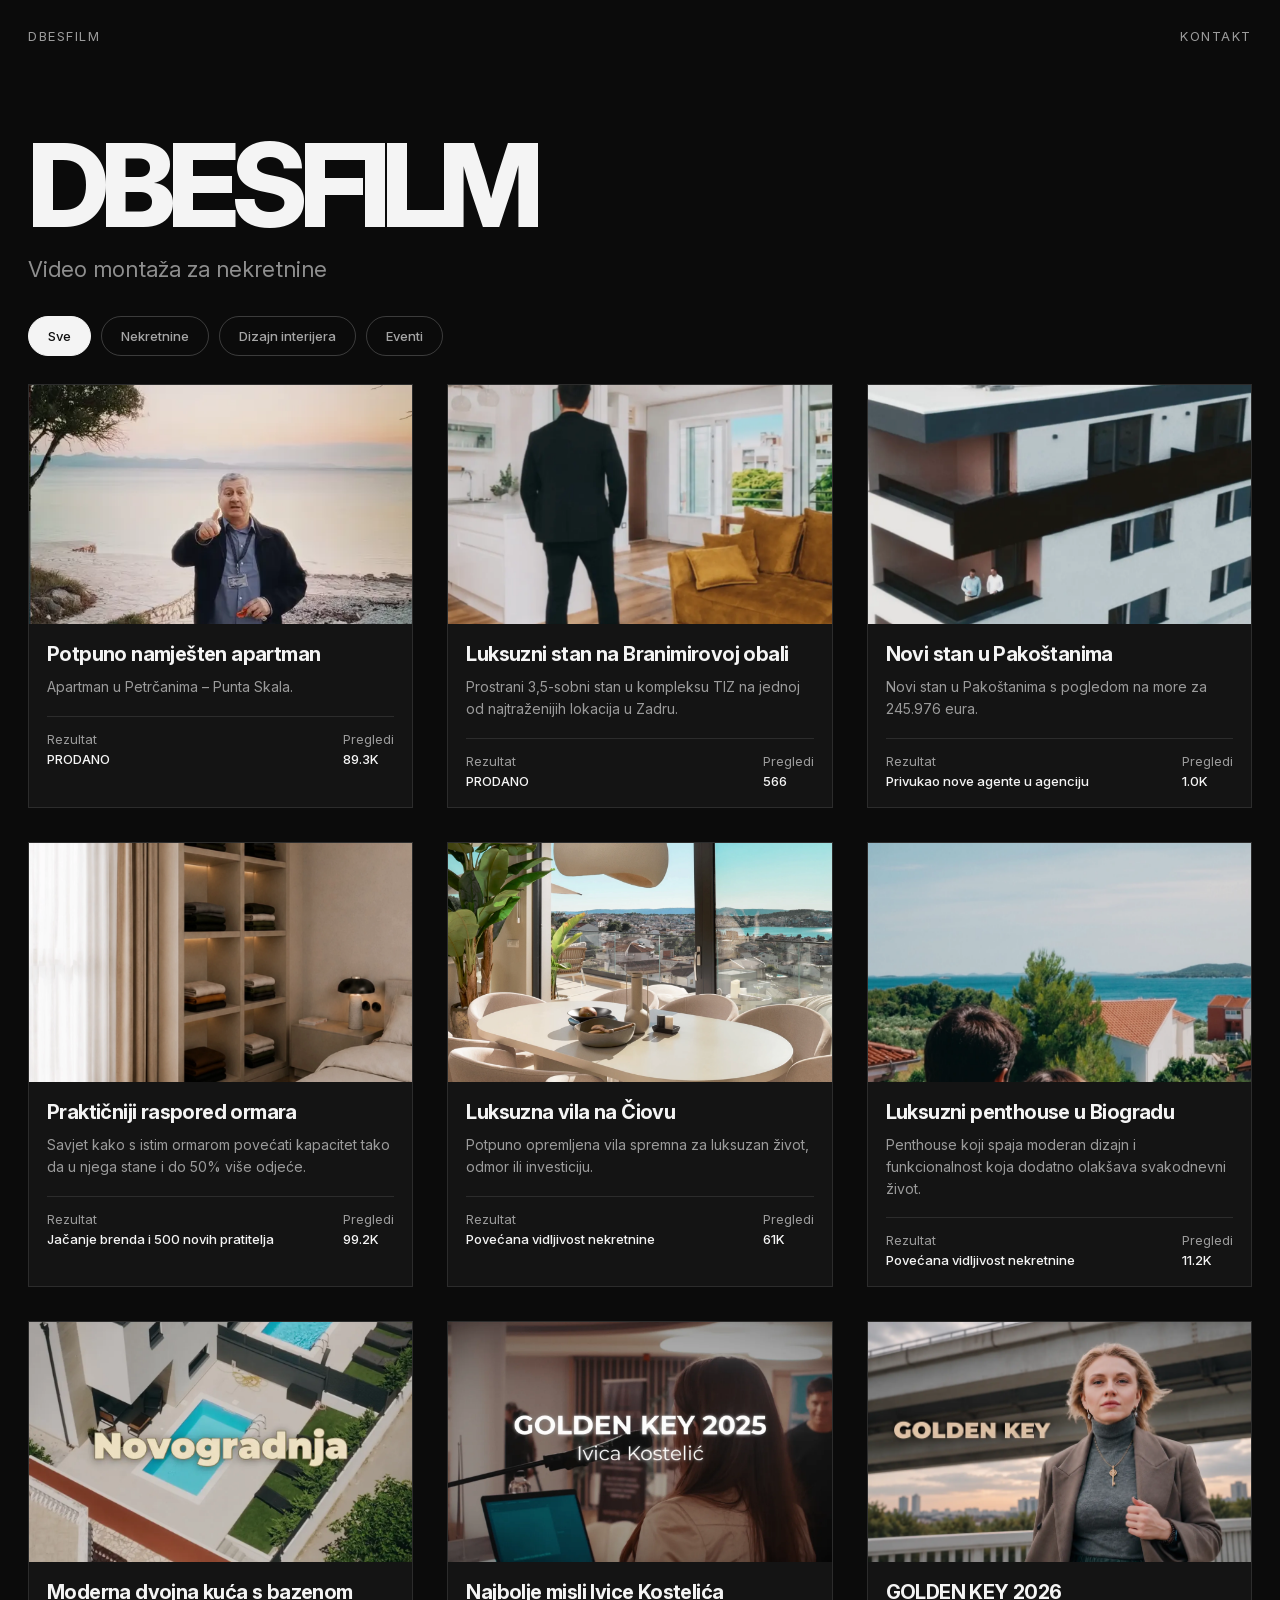
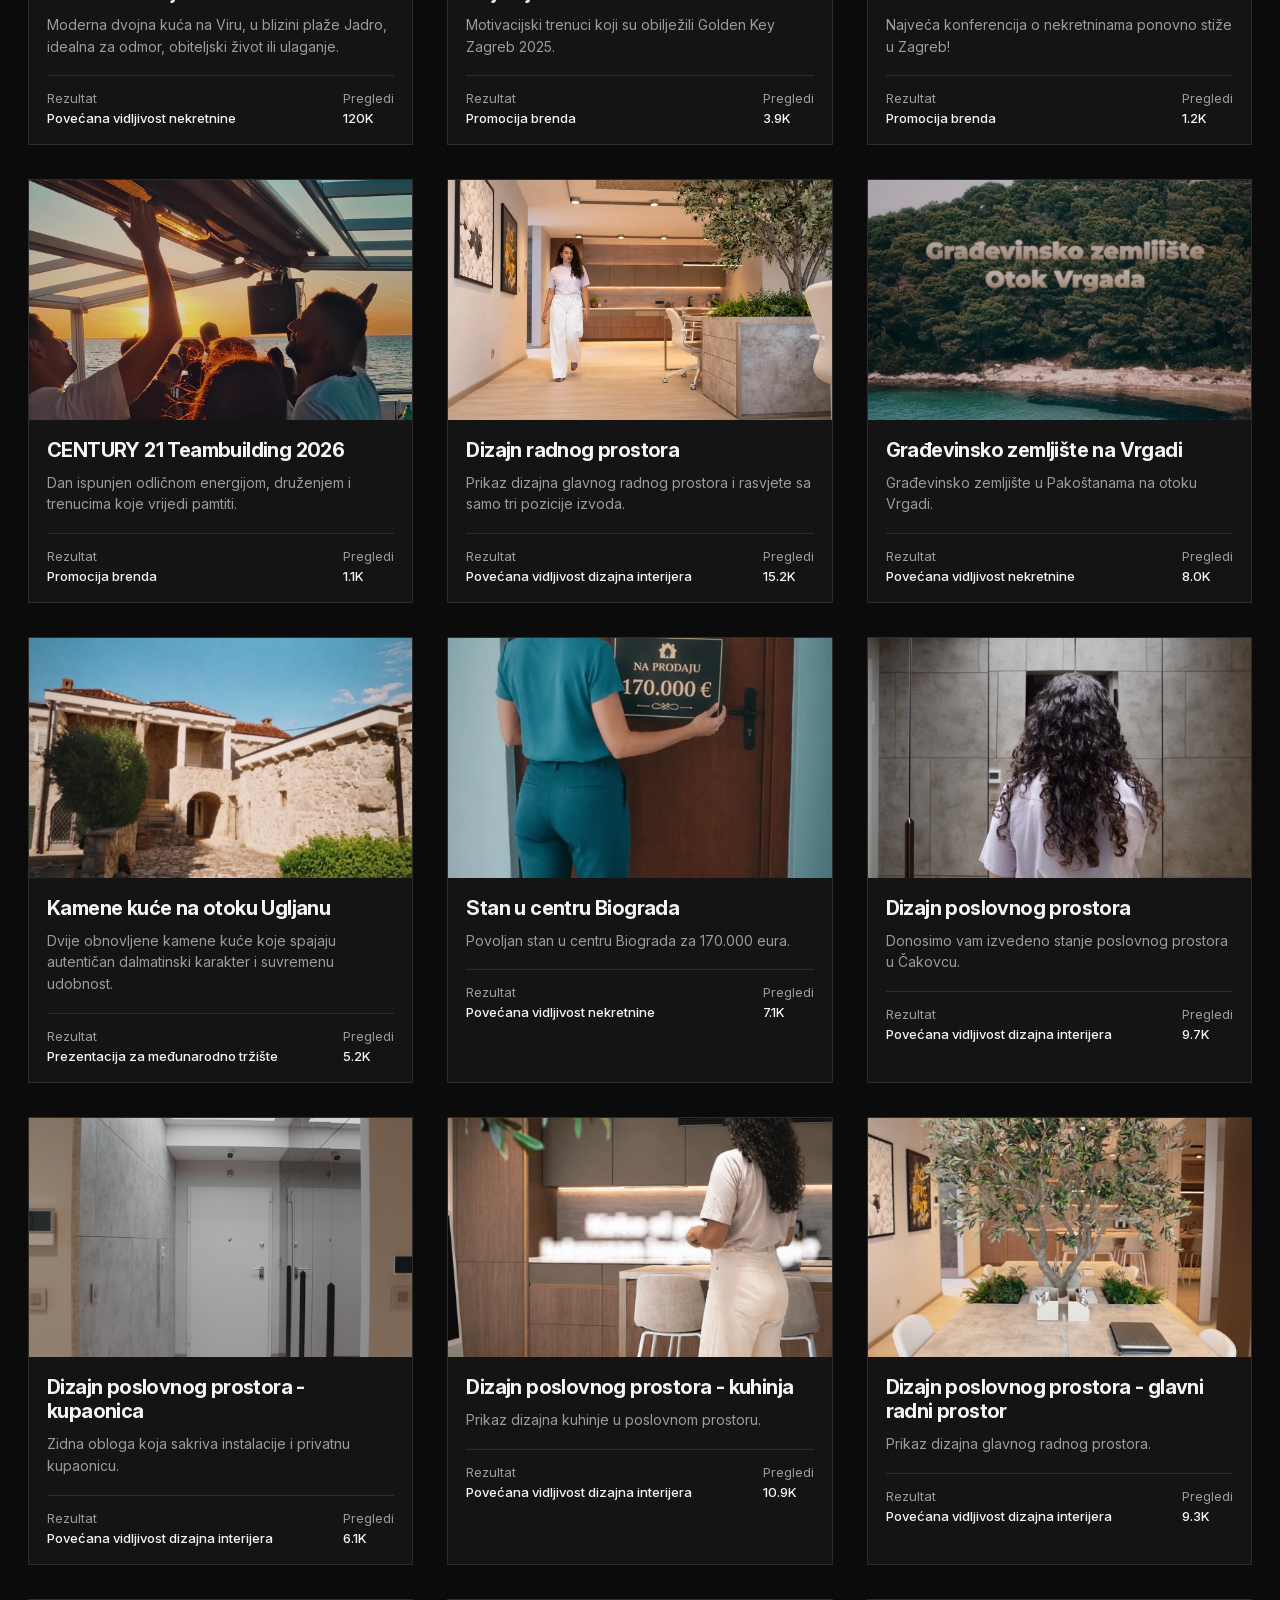
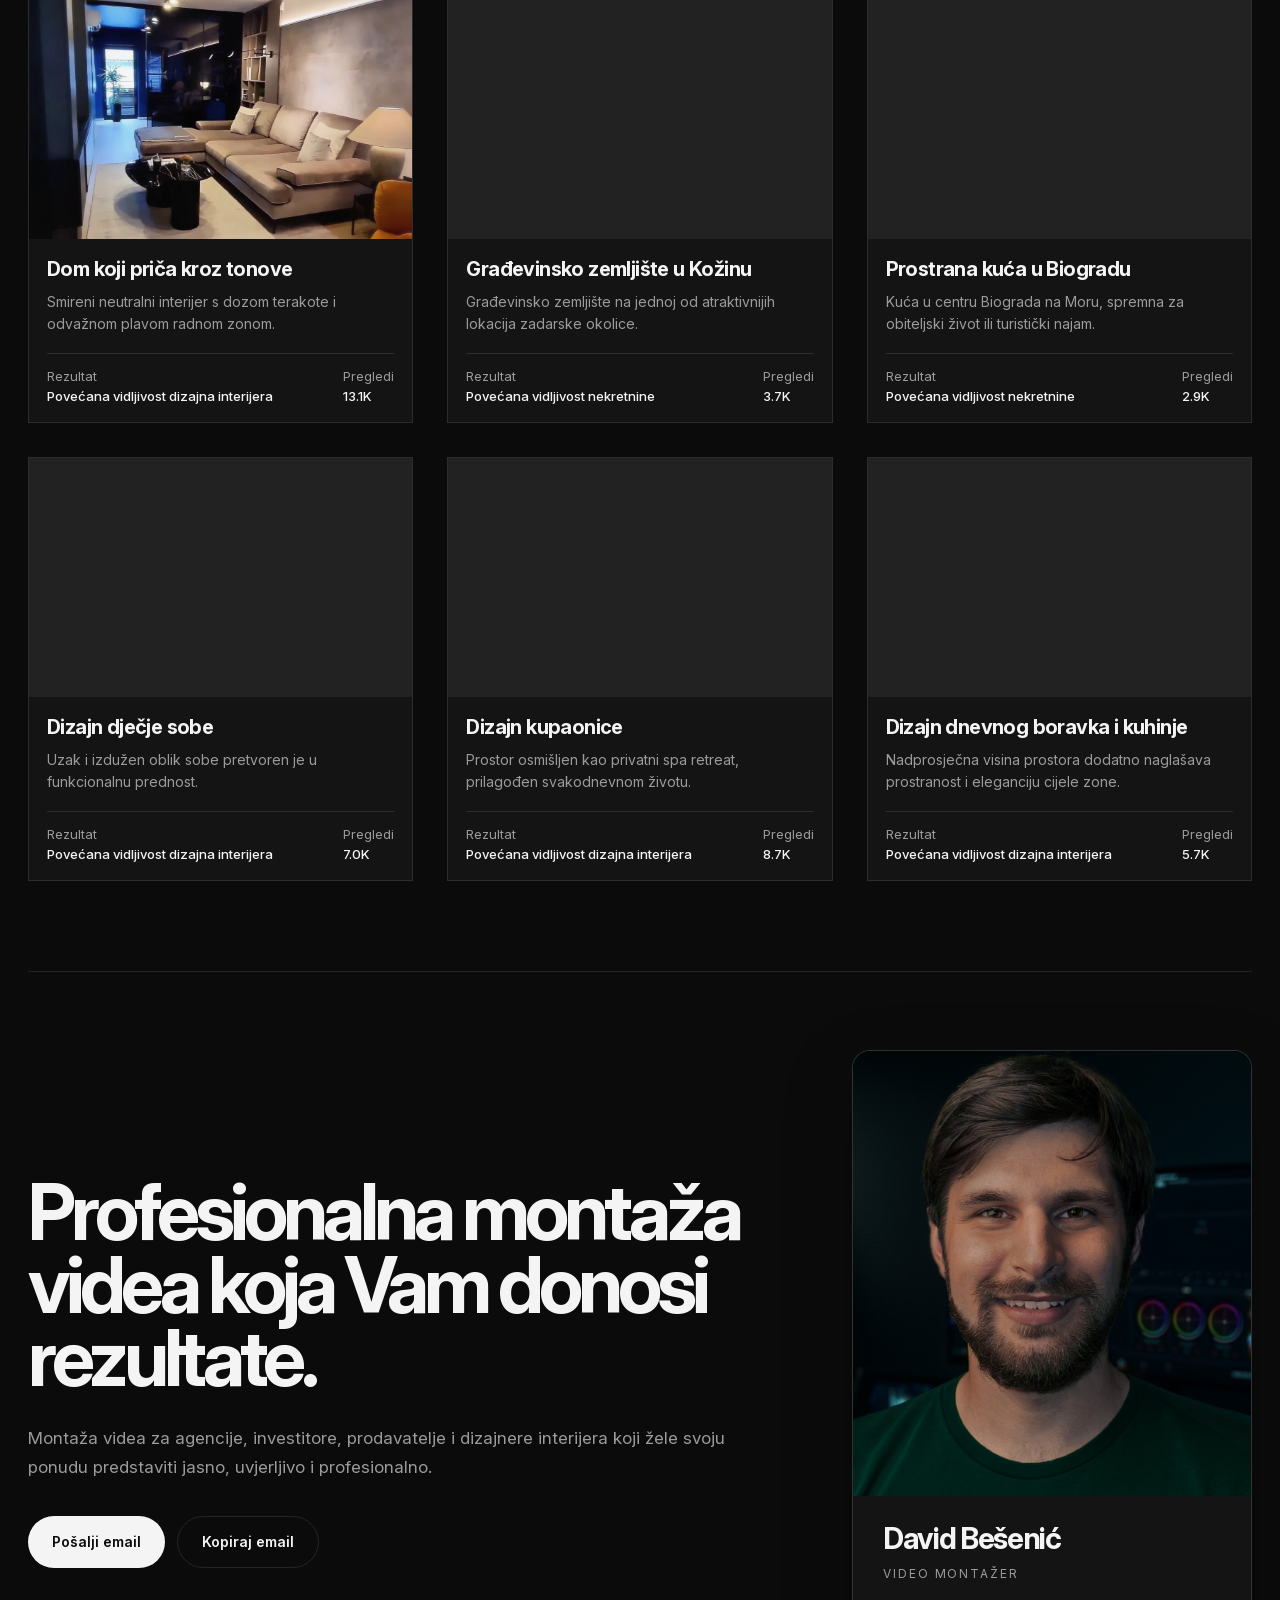
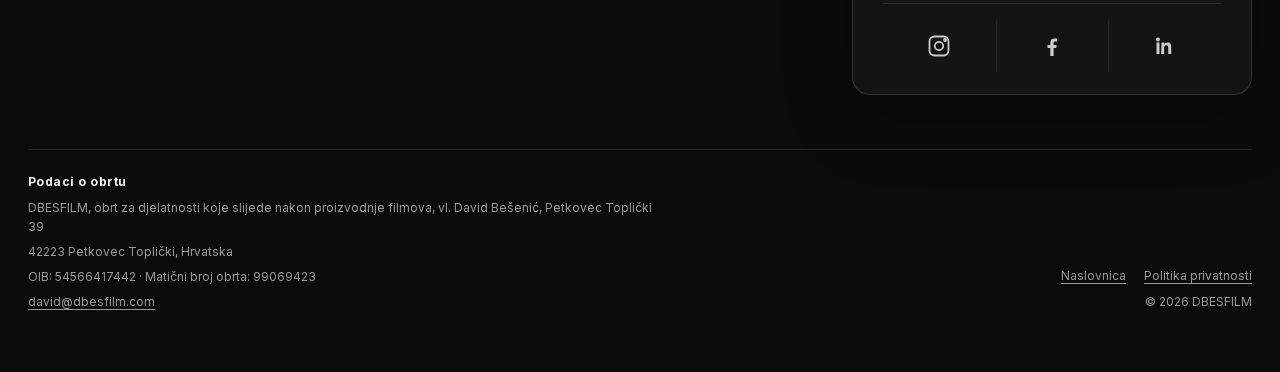
==== index.html @ 47d70a4d "Filters" ====
<!DOCTYPE html>
<html lang="hr">
<head>
  <meta charset="UTF-8" />
  <meta name="viewport" content="width=device-width, initial-scale=1.0" />
  <meta name="robots" content="noindex, follow" />
  <meta name="googlebot" content="noindex, follow" />

  <title>DBESFILM — Video montaža za nekretnine</title>

<link rel="stylesheet" href="style.css?v=9" />
</head>

<body id="top">
  <main class="page">
    <header class="site-header">
      <a class="logo" href="#top">DBESFILM</a>
      <a class="contact-link" href="#kontakt">Kontakt</a>
    </header>

    <section class="intro">
      <h1>DBESFILM</h1>
      <p>Video montaža za nekretnine</p>
    </section>

    <nav class="portfolio-filters" aria-label="Filtriraj radove">
      <button type="button" class="portfolio-filter is-active" data-filter="sve" aria-pressed="true">Sve</button>
      <button type="button" class="portfolio-filter" data-filter="nekretnine" aria-pressed="false">Nekretnine</button>
      <button type="button" class="portfolio-filter" data-filter="interijeri" aria-pressed="false">Dizajn interijera</button>
      <button type="button" class="portfolio-filter" data-filter="eventi" aria-pressed="false">Eventi</button>
    </nav>
    <p class="portfolio-empty" id="portfolio-empty" hidden role="status">U ovoj kategoriji još nema objavljenih radova.</p>

    <section class="work-grid" id="portfolio-grid">

  <a class="project-card" data-category="nekretnine"
     href="https://www.instagram.com/reels/DUjGLQiDiGD/"
     target="_blank"
     rel="noopener noreferrer">
    <div class="project-image-wrap">
      <img
        class="project-image"
        src="assets/images/petrcane-punta-skala-thumbnail.webp"
        alt="Potpuno namješten apartman u Petrčanima"
        decoding="async"
        fetchpriority="high">
      <div class="project-overlay">
        <span>Pogledaj cijeli video</span>
      </div>
    </div>
    <div class="project-info">
      <h3 class="project-title">Potpuno namješten apartman</h3>
      <p class="project-description">Apartman u Petrčanima – Punta Skala.</p>
      <div class="project-meta">
        <div>Rezultat<strong>PRODANO</strong></div>
        <div>Pregledi<strong>89.3K</strong></div>
      </div>
    </div>
  </a>

  <a class="project-card" data-category="nekretnine"
     href="https://www.youtube.com/shorts/BJ-NBKmmoaM"
     target="_blank"
     rel="noopener noreferrer">
    <div class="project-image-wrap">
      <img
        class="project-image"
        src="assets/images/tiz-thumbnail.webp"
        alt="Luksuzni stan na Branimirovoj obali u Zadru"
        decoding="async"
        fetchpriority="high">
      <div class="project-overlay">
        <span>Pogledaj cijeli video</span>
      </div>
    </div>
    <div class="project-info">
      <h3 class="project-title">Luksuzni stan na Branimirovoj obali</h3>
      <p class="project-description">Prostrani 3,5-sobni stan u kompleksu TIZ na jednoj od najtraženijih lokacija u Zadru.</p>
      <div class="project-meta">
        <div>Rezultat<strong>PRODANO</strong></div>
        <div>Pregledi<strong>566</strong></div>
      </div>
    </div>
  </a>

  <a class="project-card" data-category="nekretnine"
     href="https://www.facebook.com/reel/1937000883587753"
     target="_blank"
     rel="noopener noreferrer">
    <div class="project-image-wrap">
      <img
        class="project-image"
        src="assets/images/pakostane-stan-245k-thumbnail.webp"
        alt="Novi stan u Pakoštanima"
        decoding="async"
        fetchpriority="high">
      <div class="project-overlay">
        <span>Pogledaj cijeli video</span>
      </div>
    </div>
    <div class="project-info">
      <h3 class="project-title">Novi stan u Pakoštanima</h3>
      <p class="project-description">Novi stan u Pakoštanima s pogledom na more za 245.976 eura.</p>
      <div class="project-meta">
        <div>Rezultat<strong>Privukao nove agente u agenciju</strong></div>
        <div>Pregledi<strong>1.0K</strong></div>
      </div>
    </div>
  </a>

  <a class="project-card" data-category="interijeri"
     href="https://www.instagram.com/reel/DaUrTfTMlzJ/"
     target="_blank"
     rel="noopener noreferrer">
    <div class="project-image-wrap">
      <img
        class="project-image"
        src="assets/images/ivadesignsesnima_100k-thumbnail.webp"
        alt="Praktičniji raspored ormara"
        loading="lazy"
        decoding="async">
      <div class="project-overlay">
        <span>Pogledaj cijeli video</span>
      </div>
    </div>
    <div class="project-info">
      <h3 class="project-title">Praktičniji raspored ormara</h3>
      <p class="project-description">Savjet kako s istim ormarom povećati kapacitet tako da u njega stane i do 50% više odjeće.</p>
      <div class="project-meta">
        <div>Rezultat<strong>Jačanje brenda i 500 novih pratitelja</strong></div>
        <div>Pregledi<strong>99.2K</strong></div>
      </div>
    </div>
  </a>

  <a class="project-card" data-category="nekretnine"
     href="https://www.youtube.com/watch?v=jpkDAf1JOho"
     target="_blank"
     rel="noopener noreferrer">
    <div class="project-image-wrap">
      <img
        class="project-image"
        src="assets/images/ciovoTomislav_villa-thumbnail.webp"
        alt="Luksuzna vila na Čiovu"
        loading="lazy"
        decoding="async">
      <div class="project-overlay">
        <span>Pogledaj cijeli video</span>
      </div>
    </div>
    <div class="project-info">
      <h3 class="project-title">Luksuzna vila na Čiovu</h3>
      <p class="project-description">Potpuno opremljena vila spremna za luksuzan život, odmor ili investiciju.</p>
      <div class="project-meta">
        <div>Rezultat<strong>Povećana vidljivost nekretnine</strong></div>
        <div>Pregledi<strong>61K</strong></div>
      </div>
    </div>
  </a>

  <a class="project-card" data-category="nekretnine"
     href="https://www.facebook.com/reel/1016529644572270"
     target="_blank"
     rel="noopener noreferrer">
    <div class="project-image-wrap">
      <img
        class="project-image"
        src="assets/images/bnm_Sailor_11k-thumbnail.webp"
        alt="Luksuzni penthouse u Biogradu na Moru"
        loading="lazy"
        decoding="async">
      <div class="project-overlay">
        <span>Pogledaj cijeli video</span>
      </div>
    </div>
    <div class="project-info">
      <h3 class="project-title">Luksuzni penthouse u Biogradu</h3>
      <p class="project-description">Penthouse koji spaja moderan dizajn i funkcionalnost koja dodatno olakšava svakodnevni život.</p>
      <div class="project-meta">
        <div>Rezultat<strong>Povećana vidljivost nekretnine</strong></div>
        <div>Pregledi<strong>11.2K</strong></div>
      </div>
    </div>
  </a>

  <a class="project-card" data-category="nekretnine"
     href="https://www.youtube.com/shorts/u10jlkzcv0M"
     target="_blank"
     rel="noopener noreferrer">
    <div class="project-image-wrap">
      <img
        class="project-image"
        src="assets/images/kuca-s-bazenom-na-Viru-thumbnail.webp"
        alt="Moderna dvojna kuća s bazenom na Viru"
        loading="lazy"
        decoding="async">
      <div class="project-overlay">
        <span>Pogledaj cijeli video</span>
      </div>
    </div>
    <div class="project-info">
      <h3 class="project-title">Moderna dvojna kuća s bazenom</h3>
      <p class="project-description">Moderna dvojna kuća na Viru, u blizini plaže Jadro, idealna za odmor, obiteljski život ili ulaganje.</p>
      <div class="project-meta">
        <div>Rezultat<strong>Povećana vidljivost nekretnine</strong></div>
        <div>Pregledi<strong>120K</strong></div>
      </div>
    </div>
  </a>


  <a class="project-card" data-category="eventi"
     href="https://www.instagram.com/century21croatia/reel/DdjIRCxiaOp/"
     target="_blank"
     rel="noopener noreferrer">
    <div class="project-image-wrap">
      <img
        class="project-image"
        src="assets/images/gk2025-thumbnail.webp"
        alt="Golden Key 2025 – najbolje misli Ivice Kostelića"
        loading="lazy"
        decoding="async">
      <div class="project-overlay">
        <span>Pogledaj cijeli video</span>
      </div>
    </div>
    <div class="project-info">
      <h3 class="project-title">Najbolje misli Ivice Kostelića</h3>
      <p class="project-description">Motivacijski trenuci koji su obilježili Golden Key Zagreb 2025.</p>
      <div class="project-meta">
        <div>Rezultat<strong>Promocija brenda</strong></div>
        <div>Pregledi<strong>3.9K</strong></div>
      </div>
    </div>
  </a>

  <a class="project-card" data-category="eventi"
     href="https://www.instagram.com/century21croatia/reel/Dd_NXY7nMra/"
     target="_blank"
     rel="noopener noreferrer">
    <div class="project-image-wrap">
      <img
        class="project-image"
        src="assets/images/gk2026-thumbnail.webp"
        alt="Golden Key 2026 – konferencija o nekretninama"
        loading="lazy"
        decoding="async">
      <div class="project-overlay">
        <span>Pogledaj cijeli video</span>
      </div>
    </div>
    <div class="project-info">
      <h3 class="project-title">GOLDEN KEY 2026</h3>
      <p class="project-description">Najveća konferencija o nekretninama ponovno stiže u Zagreb!</p>
      <div class="project-meta">
        <div>Rezultat<strong>Promocija brenda</strong></div>
        <div>Pregledi<strong>1.2K</strong></div>
      </div>
    </div>
  </a>

  <a class="project-card" data-category="eventi"
     href="https://www.facebook.com/reel/2629870754056843"
     target="_blank"
     rel="noopener noreferrer">
    <div class="project-image-wrap">
      <img
        class="project-image"
        src="assets/images/team-build-thumbnail.webp"
        alt="CENTURY 21 Teambuilding 2026"
        loading="lazy"
        decoding="async">
      <div class="project-overlay">
        <span>Pogledaj cijeli video</span>
      </div>
    </div>
    <div class="project-info">
      <h3 class="project-title">CENTURY 21 Teambuilding 2026</h3>
      <p class="project-description">Dan ispunjen odličnom energijom, druženjem i trenucima koje vrijedi pamtiti.</p>
      <div class="project-meta">
        <div>Rezultat<strong>Promocija brenda</strong></div>
        <div>Pregledi<strong>1.1K</strong></div>
      </div>
    </div>
  </a>

  <a class="project-card" data-category="interijeri"
     href="https://www.instagram.com/ivadrkdesign/reel/Dcq18NztwZf/"
     target="_blank"
     rel="noopener noreferrer">
    <div class="project-image-wrap">
      <img
        class="project-image"
        src="assets/images/ivadnevni-thumbnail.webp"
        alt="Dizajn radnog prostora"
        loading="lazy"
        decoding="async">
      <div class="project-overlay">
        <span>Pogledaj cijeli video</span>
      </div>
    </div>
    <div class="project-info">
      <h3 class="project-title">Dizajn radnog prostora</h3>
      <p class="project-description">Prikaz dizajna glavnog radnog prostora i rasvjete sa samo tri pozicije izvoda.</p>
      <div class="project-meta">
        <div>Rezultat<strong>Povećana vidljivost dizajna interijera</strong></div>
        <div>Pregledi<strong>15.2K</strong></div>
      </div>
    </div>
  </a>

  <a class="project-card" data-category="nekretnine"
     href="https://www.facebook.com/reel/2063591794251658"
     target="_blank"
     rel="noopener noreferrer">
    <div class="project-image-wrap">
      <img
        class="project-image"
        src="assets/images/gradevinsko-zemljiste-vrgada-thumbnail.webp"
        alt="Građevinsko zemljište na Vrgadi"
        loading="lazy"
        decoding="async">
      <div class="project-overlay">
        <span>Pogledaj cijeli video</span>
      </div>
    </div>
    <div class="project-info">
      <h3 class="project-title">Građevinsko zemljište na Vrgadi</h3>
      <p class="project-description">Građevinsko zemljište u Pakoštanama na otoku Vrgadi.</p>
      <div class="project-meta">
        <div>Rezultat<strong>Povećana vidljivost nekretnine</strong></div>
        <div>Pregledi<strong>8.0K</strong></div>
      </div>
    </div>
  </a>

  <a class="project-card" data-category="nekretnine"
     href="https://www.instagram.com/reel/DaA77SfFNCD/"
     target="_blank"
     rel="noopener noreferrer">
    <div class="project-image-wrap">
      <img
        class="project-image"
        src="assets/images/kamena-kuca-ugljan-thumbnail.webp"
        alt="Kamene kuće na otoku Ugljanu"
        loading="lazy"
        decoding="async">
      <div class="project-overlay">
        <span>Pogledaj cijeli video</span>
      </div>
    </div>
    <div class="project-info">
      <h3 class="project-title">Kamene kuće na otoku Ugljanu</h3>
      <p class="project-description">Dvije obnovljene kamene kuće koje spajaju autentičan dalmatinski karakter i suvremenu udobnost.</p>
      <div class="project-meta">
        <div>Rezultat<strong>Prezentacija za međunarodno tržište</strong></div>
        <div>Pregledi<strong>5.2K</strong></div>
      </div>
    </div>
  </a>

  <a class="project-card" data-category="nekretnine"
     href="https://www.facebook.com/reel/1517575743118247"
     target="_blank"
     rel="noopener noreferrer">
    <div class="project-image-wrap">
      <img
        class="project-image"
        src="assets/images/biograd-stan-do-170k-thumbnail.webp"
        alt="Stan u centru Biograda"
        loading="lazy"
        decoding="async">
      <div class="project-overlay">
        <span>Pogledaj cijeli video</span>
      </div>
    </div>
    <div class="project-info">
      <h3 class="project-title">Stan u centru Biograda</h3>
      <p class="project-description">Povoljan stan u centru Biograda za 170.000 eura.</p>
      <div class="project-meta">
        <div>Rezultat<strong>Povećana vidljivost nekretnine</strong></div>
        <div>Pregledi<strong>7.1K</strong></div>
      </div>
    </div>
  </a>


<a class="project-card" data-category="interijeri"
href="https://www.instagram.com/reel/DbsgH6QMDYp/"
target="_blank"
rel="noopener noreferrer">
<div class="project-image-wrap">
<img
class="project-image"
src="assets/images/nextpharmasummit-1-thumbnail.jpg"
alt="Dizajn poslovnog prostora"
decoding="async"
fetchpriority="high">
<div class="project-overlay">
<span>Pogledaj cijeli video</span>
</div>
</div>
<div class="project-info">
<h3 class="project-title">Dizajn poslovnog prostora</h3>
<p class="project-description">Donosimo vam izvedeno stanje poslovnog prostora u Čakovcu.</p>
<div class="project-meta">
<div>Rezultat<strong>Povećana vidljivost dizajna interijera</strong></div>
<div>Pregledi<strong>9.7K</strong></div>
</div>
</div>
</a>

<a class="project-card" data-category="interijeri"
href="https://www.instagram.com/reel/DcL5SlzsusL/"
target="_blank"
rel="noopener noreferrer">
<div class="project-image-wrap">
<img
class="project-image"
src="assets/images/nextpharmasummit-2-thumbnail.jpg"
alt="Dizajn poslovnog prostora - kupaonica"
decoding="async"
fetchpriority="high">
<div class="project-overlay">
<span>Pogledaj cijeli video</span>
</div>
</div>
<div class="project-info">
<h3 class="project-title">Dizajn poslovnog prostora - kupaonica</h3>
<p class="project-description">Zidna obloga koja sakriva instalacije i privatnu kupaonicu.</p>
<div class="project-meta">
<div>Rezultat<strong>Povećana vidljivost dizajna interijera</strong></div>
<div>Pregledi<strong>6.1K</strong></div>
</div>
</div>
</a>

<a class="project-card" data-category="interijeri"
href="https://www.instagram.com/reels/DcghVEHyJSk/"
target="_blank"
rel="noopener noreferrer">
<div class="project-image-wrap">
<img
class="project-image"
src="assets/images/nextpharmasummit-3-thumbnail.jpg"
alt="Dizajn poslovnog prostora - kuhinja"
decoding="async"
fetchpriority="high">
<div class="project-overlay">
<span>Pogledaj cijeli video</span>
</div>
</div>
<div class="project-info">
<h3 class="project-title">Dizajn poslovnog prostora - kuhinja</h3>
<p class="project-description">Prikaz dizajna kuhinje u poslovnom prostoru.</p>
<div class="project-meta">
<div>Rezultat<strong>Povećana vidljivost dizajna interijera</strong></div>
<div>Pregledi<strong>10.9K</strong></div>
</div>
</div>
</a>

<a class="project-card" data-category="interijeri"
href="https://www.instagram.com/reel/Dcq18NztwZf/"
target="_blank"
rel="noopener noreferrer">
<div class="project-image-wrap">
<img
class="project-image"
src="assets/images/nextpharmasummit-4-thumbnail.jpg"
alt="Dizajn poslovnog prostora - radni prostor"
decoding="async"
fetchpriority="high">
<div class="project-overlay">
<span>Pogledaj cijeli video</span>
</div>
</div>
<div class="project-info">
<h3 class="project-title">Dizajn poslovnog prostora - glavni radni prostor</h3>
<p class="project-description">Prikaz dizajna glavnog radnog prostora.</p>
<div class="project-meta">
<div>Rezultat<strong>Povećana vidljivost dizajna interijera</strong></div>
<div>Pregledi<strong>9.3K</strong></div>
</div>
</div>
</a>

  <a class="project-card" data-category="interijeri"
     href="https://www.instagram.com/reel/DYwvCl1sMed/"
     target="_blank"
     rel="noopener noreferrer">
    <div class="project-image-wrap">
      <img
        class="project-image"
        src="assets/images/iva-13k-stan-thumbnail.webp"
        alt="Dom koji priča kroz tonove"
        loading="lazy"
        decoding="async">
      <div class="project-overlay">
        <span>Pogledaj cijeli video</span>
      </div>
    </div>
    <div class="project-info">
      <h3 class="project-title">Dom koji priča kroz tonove</h3>
      <p class="project-description">Smireni neutralni interijer s dozom terakote i odvažnom plavom radnom zonom.</p>
      <div class="project-meta">
        <div>Rezultat<strong>Povećana vidljivost dizajna interijera</strong></div>
        <div>Pregledi<strong>13.1K</strong></div>
      </div>
    </div>
  </a>

  <a class="project-card" data-category="nekretnine"
     href="https://www.facebook.com/reel/1275829984336847"
     target="_blank"
     rel="noopener noreferrer">
    <div class="project-image-wrap">
      <img
        class="project-image"
        src="assets/images/gradevinsko-kozino-thumbnail.webp"
        alt="Građevinsko zemljište u Kožinu"
        loading="lazy"
        decoding="async">
      <div class="project-overlay">
        <span>Pogledaj cijeli video</span>
      </div>
    </div>
    <div class="project-info">
      <h3 class="project-title">Građevinsko zemljište u Kožinu</h3>
      <p class="project-description">Građevinsko zemljište na jednoj od atraktivnijih lokacija zadarske okolice.</p>
      <div class="project-meta">
        <div>Rezultat<strong>Povećana vidljivost nekretnine</strong></div>
        <div>Pregledi<strong>3.7K</strong></div>
      </div>
    </div>
  </a>

  <a class="project-card" data-category="nekretnine"
     href="https://www.facebook.com/reel/1986640002272949"
     target="_blank"
     rel="noopener noreferrer">
    <div class="project-image-wrap">
      <img
        class="project-image"
        src="assets/images/tena-biograd-thumbnail.webp"
        alt="Prostrana kuća u centru Biograda na Moru"
        loading="lazy"
        decoding="async">
      <div class="project-overlay">
        <span>Pogledaj cijeli video</span>
      </div>
    </div>
    <div class="project-info">
      <h3 class="project-title">Prostrana kuća u Biogradu</h3>
      <p class="project-description">Kuća u centru Biograda na Moru, spremna za obiteljski život ili turistički najam.</p>
      <div class="project-meta">
        <div>Rezultat<strong>Povećana vidljivost nekretnine</strong></div>
        <div>Pregledi<strong>2.9K</strong></div>
      </div>
    </div>
  </a>

  <a class="project-card" data-category="interijeri"
     href="https://www.instagram.com/reel/DY9vVSCsqz5/"
     target="_blank"
     rel="noopener noreferrer">
    <div class="project-image-wrap">
      <img
        class="project-image"
        src="assets/images/iva-7k-thumbanil.webp"
        alt="Dizajn dječje sobe"
        loading="lazy"
        decoding="async">
      <div class="project-overlay">
        <span>Pogledaj cijeli video</span>
      </div>
    </div>
    <div class="project-info">
      <h3 class="project-title">Dizajn dječje sobe</h3>
      <p class="project-description">Uzak i izdužen oblik sobe pretvoren je u funkcionalnu prednost.</p>
      <div class="project-meta">
        <div>Rezultat<strong>Povećana vidljivost dizajna interijera</strong></div>
        <div>Pregledi<strong>7.0K</strong></div>
      </div>
    </div>
  </a>

  <a class="project-card" data-category="interijeri"
     href="https://www.instagram.com/reel/DZIYJbVMKgL/"
     target="_blank"
     rel="noopener noreferrer">
    <div class="project-image-wrap">
      <img
        class="project-image"
        src="assets/images/iva-8.7k-thumbnail.webp"
        alt="Dizajn kupaonice"
        loading="lazy"
        decoding="async">
      <div class="project-overlay">
        <span>Pogledaj cijeli video</span>
      </div>
    </div>
    <div class="project-info">
      <h3 class="project-title">Dizajn kupaonice</h3>
      <p class="project-description">Prostor osmišljen kao privatni spa retreat, prilagođen svakodnevnom životu.</p>
      <div class="project-meta">
        <div>Rezultat<strong>Povećana vidljivost dizajna interijera</strong></div>
        <div>Pregledi<strong>8.7K</strong></div>
      </div>
    </div>
  </a>

  <a class="project-card" data-category="interijeri"
     href="https://www.instagram.com/reel/DZ2bpaLsVhX/"
     target="_blank"
     rel="noopener noreferrer">
    <div class="project-image-wrap">
      <img
        class="project-image"
        src="assets/images/iva-kdb-thumbnail.webp"
        alt="Dizajn dnevnog boravka, kuhinje i kupaonice"
        loading="lazy"
        decoding="async">
      <div class="project-overlay">
        <span>Pogledaj cijeli video</span>
      </div>
    </div>
    <div class="project-info">
      <h3 class="project-title">Dizajn dnevnog boravka i kuhinje</h3>
      <p class="project-description">Nadprosječna visina prostora dodatno naglašava prostranost i eleganciju cijele zone.</p>
      <div class="project-meta">
        <div>Rezultat<strong>Povećana vidljivost dizajna interijera</strong></div>
        <div>Pregledi<strong>5.7K</strong></div>
      </div>
    </div>
  </a>

</section>

   <footer class="site-footer" id="kontakt">
      <div class="contact-section">

        <div class="contact-copy">
          <h2>Profesionalna montaža videa koja Vam donosi rezultate.</h2>

          <p>
            Montaža videa za agencije, investitore,
            prodavatelje i dizajnere interijera koji žele svoju 
            ponudu predstaviti jasno, uvjerljivo i profesionalno.
          </p>

          <div class="contact-actions">
            <a
              id="emailButton"
              class="contact-button"
              href="https://mail.google.com/mail/?view=cm&fs=1&to=david%40dbesfilm.com"
              target="_blank"
              rel="noopener noreferrer">
              Pošalji email
            </a>

            <button id="copyEmail" class="copy-button" type="button">
              Kopiraj email
            </button>
          </div>
        </div>

        <article class="contact-card">
          <div class="contact-photo">
            <img
              src="assets/images/JABIZNISMEN_smanjeno.jpeg"
              alt="David Bešenić"
              loading="lazy"
              decoding="async">
          </div>

          <div class="contact-person">
            <h3>David Bešenić</h3>
            <p>Video montažer</p>

            <nav class="contact-socials" aria-label="Društvene mreže">
              <a
                href="https://www.instagram.com/dbes_film/"
                target="_blank"
                rel="noopener noreferrer"
                aria-label="Instagram profil">
                <img src="assets/images/instagram.svg" alt="">
              </a>

              <a
                href="https://www.facebook.com/profile.php?id=61588508740158"
                target="_blank"
                rel="noopener noreferrer"
                aria-label="Facebook profil">
                <img src="assets/images/facebook.svg" alt="">
              </a>

              <a
                href="https://www.linkedin.com/in/david-be%C5%A1eni%C4%87/"
                target="_blank"
                rel="noopener noreferrer"
                aria-label="LinkedIn profil">
                <img src="assets/images/linkedin.svg" alt="">
              </a>
            </nav>
          </div>
        </article>

      </div>
      <div class="legal-footer">
        <div class="legal-links">
          <nav class="legal-nav" aria-label="Pravne poveznice"><a href="/">Naslovnica</a><a href="/politika-privatnosti.html">Politika privatnosti</a></nav>
          <span>© 2026 DBESFILM</span>
        </div>
        <div class="legal-business">
          <strong>Podaci o obrtu</strong>
          <span>DBESFILM, obrt za djelatnosti koje slijede nakon proizvodnje filmova, vl. David Bešenić, Petkovec Toplički 39</span>
          <span>42223 Petkovec Toplički, Hrvatska</span>
          <span>OIB: 54566417442 · Matični broj obrta: 99069423</span>
          <a href="mailto:david@dbesfilm.com">david@dbesfilm.com</a>
        </div>
      </div>
    </footer>

  </main>

  <script src="projects.js"></script>
  <script src="script.js"></script>
  <script src="portfolio-filters.js"></script>
</body>
</html>
---- style.css ----
/* Lokalni Inter: postavite službenu InterVariable.woff2 datoteku u assets/fonts/ */
@font-face {
  font-family: "Inter";
  src: url("assets/fonts/InterVariable.woff2") format("woff2");
  font-style: normal;
  font-weight: 100 900;
  font-display: swap;
}

:root {
  --bg: #0b0b0b;
  --card: #141414;
  --text: #f4f4f4;
  --muted: #9b9b9b;
  --line: rgba(255, 255, 255, 0.1);
  --accent: #ffffff;
}

* {
  box-sizing: border-box;
}

html {
  scroll-behavior: smooth;
}

body {
  margin: 0;
  font-family: "Inter", sans-serif;
  background: var(--bg);
  color: var(--text);
}

a {
  color: inherit;
  text-decoration: none;
}

button {
  font-family: inherit;
}

.page {
  width: min(1440px, 100%);
  margin: 0 auto;
  padding: 28px;
}

/* HEADER */

.site-header {
  display: flex;
  justify-content: space-between;
  align-items: center;
  margin-bottom: 90px;
}

.logo,
.contact-link {
  font-size: 13px;
  letter-spacing: 0.12em;
  text-transform: uppercase;
  color: var(--muted);
}

.contact-link:hover {
  color: var(--text);
}

/* INTRO */

.intro {
  margin-bottom: 42px;
}

.intro h1 {
  margin: 0;
  font-size: clamp(56px, 9vw, 130px);
  font-weight: 800;
  line-height: 0.9;
  letter-spacing: -0.07em;
}

.intro p {
  margin-top: 18px;
  color: #8e8e8e;
  font-size: 22px;
  font-weight: 400;
}

/* PROJECT GRID */

.work-grid {
  display: grid;
  grid-template-columns: repeat(3, 1fr);
  gap: 34px;
  margin-top: 70px;
}

.project-card {
  background: var(--card);
  border: 1px solid var(--line);
  overflow: hidden;
  display: flex;
  flex-direction: column;
  transition: transform 0.35s ease, box-shadow 0.35s ease;
}

.project-card:hover {
  transform: translateY(-6px);
  box-shadow: 0 18px 45px rgba(0, 0, 0, 0.35);
}

.project-image-wrap {
  position: relative;
  aspect-ratio: 16 / 10;
  overflow: hidden;
  background: #222;
}

.project-image {
  width: 100%;
  height: 100%;
  object-fit: cover;
  transition: transform 0.7s ease, filter 0.7s ease;
}

.project-overlay {
  position: absolute;
  inset: 0;
  display: grid;
  place-items: center;
  background: rgba(0, 0, 0, 0.48);
  opacity: 0;
  transition: opacity 0.35s ease;
}

.project-overlay span {
  font-size: 13px;
  letter-spacing: 0.14em;
  text-transform: uppercase;
}

.project-card:hover .project-image {
  transform: scale(1.04);
  filter: brightness(0.55);
}

.project-card:hover .project-overlay {
  opacity: 1;
}

.project-info {
  padding: 18px;
}

.project-title {
  font-size: 20px;
  margin: 0 0 10px;
  letter-spacing: -0.03em;
}

.project-description {
  color: var(--muted);
  font-size: 14px;
  line-height: 1.55;
  margin: 0 0 18px;
}

.project-meta {
  display: flex;
  justify-content: space-between;
  gap: 16px;
  border-top: 1px solid var(--line);
  padding-top: 14px;
  font-size: 13px;
  color: var(--muted);
}

.project-meta strong {
  display: block;
  color: var(--text);
  font-weight: 500;
  margin-top: 4px;
}

/* CONTACT / FOOTER */

.site-footer {
  margin-top: 90px;
  border-top: 1px solid var(--line);
}

.contact-section {
  display: grid;
  grid-template-columns: minmax(0, 1fr) 400px;
  gap: clamp(36px, 4vw, 58px);
  align-items: center;
  padding: 78px 0 54px;
}

.contact-copy {
  min-width: 0;
  max-width: 940px;
}

.contact-section h2 {
  margin: 0 0 28px;
  font-size: clamp(48px, 6vw, 88px);
  line-height: 0.95;
  letter-spacing: -0.065em;
  color: var(--text);
}

.contact-section > .contact-copy > p {
  margin: 0 0 34px;
  max-width: 720px;
  color: var(--muted);
  font-size: 17px;
  line-height: 1.7;
}

.contact-actions {
  display: flex;
  align-items: center;
  gap: 12px;
  flex-wrap: wrap;
}

.contact-button,
.copy-button {
  appearance: none;
  border: 0;
  display: inline-flex;
  align-items: center;
  justify-content: center;
  min-height: 52px;
  padding: 0 24px;
  border-radius: 999px;
  font-size: 14px;
  font-weight: 600;
  cursor: pointer;
  transition:
    background-color 0.25s ease,
    border-color 0.25s ease,
    color 0.25s ease,
    transform 0.25s ease;
}

.contact-button {
  background: var(--text);
  color: var(--bg);
}

.copy-button {
  background: transparent;
  color: var(--text);
  border: 1px solid var(--line);
}

.contact-button:hover,
.copy-button:hover {
  transform: translateY(-2px);
}

.contact-button:hover {
  background: #ffffff;
}

.copy-button:hover {
  border-color: rgba(255, 255, 255, 0.35);
}

.contact-card {
  width: 100%;
  max-width: 400px;
  justify-self: end;
  overflow: hidden;
  border: 1px solid rgba(255, 255, 255, 0.13);
  border-radius: 18px;
  background: var(--card);
  box-shadow: 0 24px 70px rgba(0, 0, 0, 0.22);
}

.contact-photo {
  overflow: hidden;
  background: #101010;
}

.contact-photo > img {
  display: block;
  width: 100%;
  aspect-ratio: 1 / 1.12;
  object-fit: cover;
  object-position: center 32%;
  transition: transform 0.6s ease;
}

.contact-card:hover .contact-photo > img {
  transform: scale(1.018);
}

.contact-person {
  padding: 28px 30px 22px;
}

.contact-person h3 {
  margin: 0;
  color: var(--text);
  font-size: clamp(27px, 2.3vw, 34px);
  line-height: 1;
  font-weight: 700;
  letter-spacing: -0.045em;
}

.contact-person > p {
  margin: 12px 0 22px;
  color: var(--muted);
  font-size: 12px;
  line-height: 1.3;
  letter-spacing: 0.16em;
  text-transform: uppercase;
}

.contact-socials {
  display: grid;
  grid-template-columns: repeat(3, 1fr);
  border-top: 1px solid var(--line);
  padding-top: 16px;
}

.contact-socials a {
  display: flex;
  align-items: center;
  justify-content: center;
  min-height: 52px;
  opacity: 0.78;
  transition:
    opacity 0.25s ease,
    background-color 0.25s ease,
    transform 0.25s ease;
}

.contact-socials a + a {
  border-left: 1px solid var(--line);
}

.contact-socials a:hover {
  opacity: 1;
  background: rgba(255, 255, 255, 0.035);
  transform: translateY(-2px);
}

.contact-socials img {
  display: block;
  width: 24px;
  height: 24px;
  object-fit: contain;
}

/* TABLET */

@media (max-width: 980px) {
  .site-header {
    margin-bottom: 70px;
  }

  .work-grid {
    grid-template-columns: repeat(2, 1fr);
  }

  .contact-section {
    grid-template-columns: minmax(0, 1fr) 330px;
    gap: 38px;
  }

  .contact-section h2 {
    font-size: clamp(42px, 6vw, 68px);
  }

  .contact-card {
    max-width: 330px;
  }
}

/* MOBILE */

@media (max-width: 760px) {
  .site-footer {
    margin-top: 70px;
  }

  .contact-section {
    grid-template-columns: 1fr;
    gap: 42px;
    padding: 60px 0 32px;
  }

  .contact-card {
    width: min(100%, 420px);
    max-width: 420px;
    justify-self: start;
  }
}

@media (max-width: 640px) {
  .page {
    padding: 18px;
  }

  .site-header {
    margin-bottom: 56px;
  }

  .work-grid {
    grid-template-columns: 1fr;
  }

  .project-card {
    min-height: auto;
  }

  .contact-section h2 {
    font-size: clamp(40px, 13vw, 58px);
  }

  .contact-actions {
    display: grid;
    grid-template-columns: 1fr;
  }

  .contact-button,
  .copy-button {
    width: 100%;
  }

  .contact-card {
    width: 100%;
    max-width: none;
  }

  .contact-person {
    padding: 24px 22px 18px;
  }
}


/* FOOTER — podaci o obrtu lijevo, copyright dolje desno */
.legal-footer {
  border-top: 1px solid var(--line);
  padding: 22px 0 32px;
  display: grid;
  grid-template-columns: minmax(0, 640px) minmax(160px, 1fr);
  column-gap: 44px;
  font-size: 12px;
  line-height: 1.6;
  color: var(--muted);
}
.legal-links { display: flex; grid-column: 2; grid-row: 1; align-items: flex-end; justify-content: flex-end; align-self: end; text-align: right; }
.legal-business { display: flex; grid-column: 1; grid-row: 1; flex-direction: column; align-items: flex-start; gap: 6px; min-width: 0; }
.legal-business strong { color: var(--text); font-size: 12px; letter-spacing: .04em; }
.legal-business a { color: inherit; text-decoration: underline; text-underline-offset: 3px; }
.legal-business a:hover { color: var(--text); }
@media (max-width: 760px) {
  .legal-footer { grid-template-columns: 1fr; gap: 18px; }
  .legal-links { grid-column: 1; grid-row: 2; justify-content: flex-start; text-align: left; }
  .legal-business { grid-column: 1; grid-row: 1; }
}

/* Poveznica na privatnost ispod copyrighta */
.legal-links { flex-direction: column; gap: 7px; }
.legal-links a { color: inherit; text-decoration: underline; text-underline-offset: 3px; }
.legal-links a:hover { color: var(--text); }

/* Politika privatnosti */
.policy-page { max-width: 960px; min-height: 80vh; }
.policy-intro { margin: 64px 0 50px; }
.policy-intro h1 { font-size: clamp(40px, 6vw, 76px); font-weight: 800; line-height: 1; letter-spacing: -.06em; margin: 0 0 16px; }
.policy-intro p { color: var(--muted); font-size: 14px; }
.policy-article { max-width: 780px; padding-bottom: 40px; }
.policy-article section { margin: 0 0 34px; }
.policy-article h2 { font-size: 20px; letter-spacing: -.025em; margin: 0 0 12px; }
.policy-article p, .policy-article li { color: #c0c0c0; line-height: 1.8; font-size: 15px; }
.policy-article ul { padding-left: 22px; }
.policy-article a { text-decoration: underline; text-underline-offset: 3px; }
.policy-article a:hover { color: #fff; }
@media(max-width:640px) { .policy-intro { margin: 52px 0 36px; } }

/* Pravne poveznice iznad copyrighta */
.legal-links { justify-content: flex-end; }
.legal-nav { display: flex; gap: 18px; flex-wrap: wrap; justify-content: flex-end; }
.legal-nav a { white-space: nowrap; }
@media (max-width: 760px) {
  .legal-links, .legal-nav { align-items: flex-start; justify-content: flex-start; }
}

/* PORTFOLIO FILTERI */
.portfolio-filters { display:flex; gap:10px; flex-wrap:wrap; align-items:center; margin: -8px 0 -42px; }
.portfolio-filter { color:#a6a6a6; background:transparent; border:1px solid rgba(255,255,255,.2); border-radius:999px; padding:11px 19px; font-size:13px; font-weight:500; cursor:pointer; transition:color .18s,border-color .18s,background-color .18s; }
.portfolio-filter:hover { color:#fff; border-color:rgba(255,255,255,.55); }
.portfolio-filter.is-active { background:#f4f4f4; color:#101010; border-color:#f4f4f4; }
.portfolio-filter:focus-visible { outline:2px solid #fff; outline-offset:3px; }
.project-card[hidden], .portfolio-empty[hidden] { display:none !important; }
.portfolio-empty { color:#aaa; font-size:15px; padding:60px 0 36px; }
@media(max-width:640px) { .portfolio-filters { gap:8px; margin:0 0 -34px; } .portfolio-filter { font-size:12px; padding:10px 14px; } }
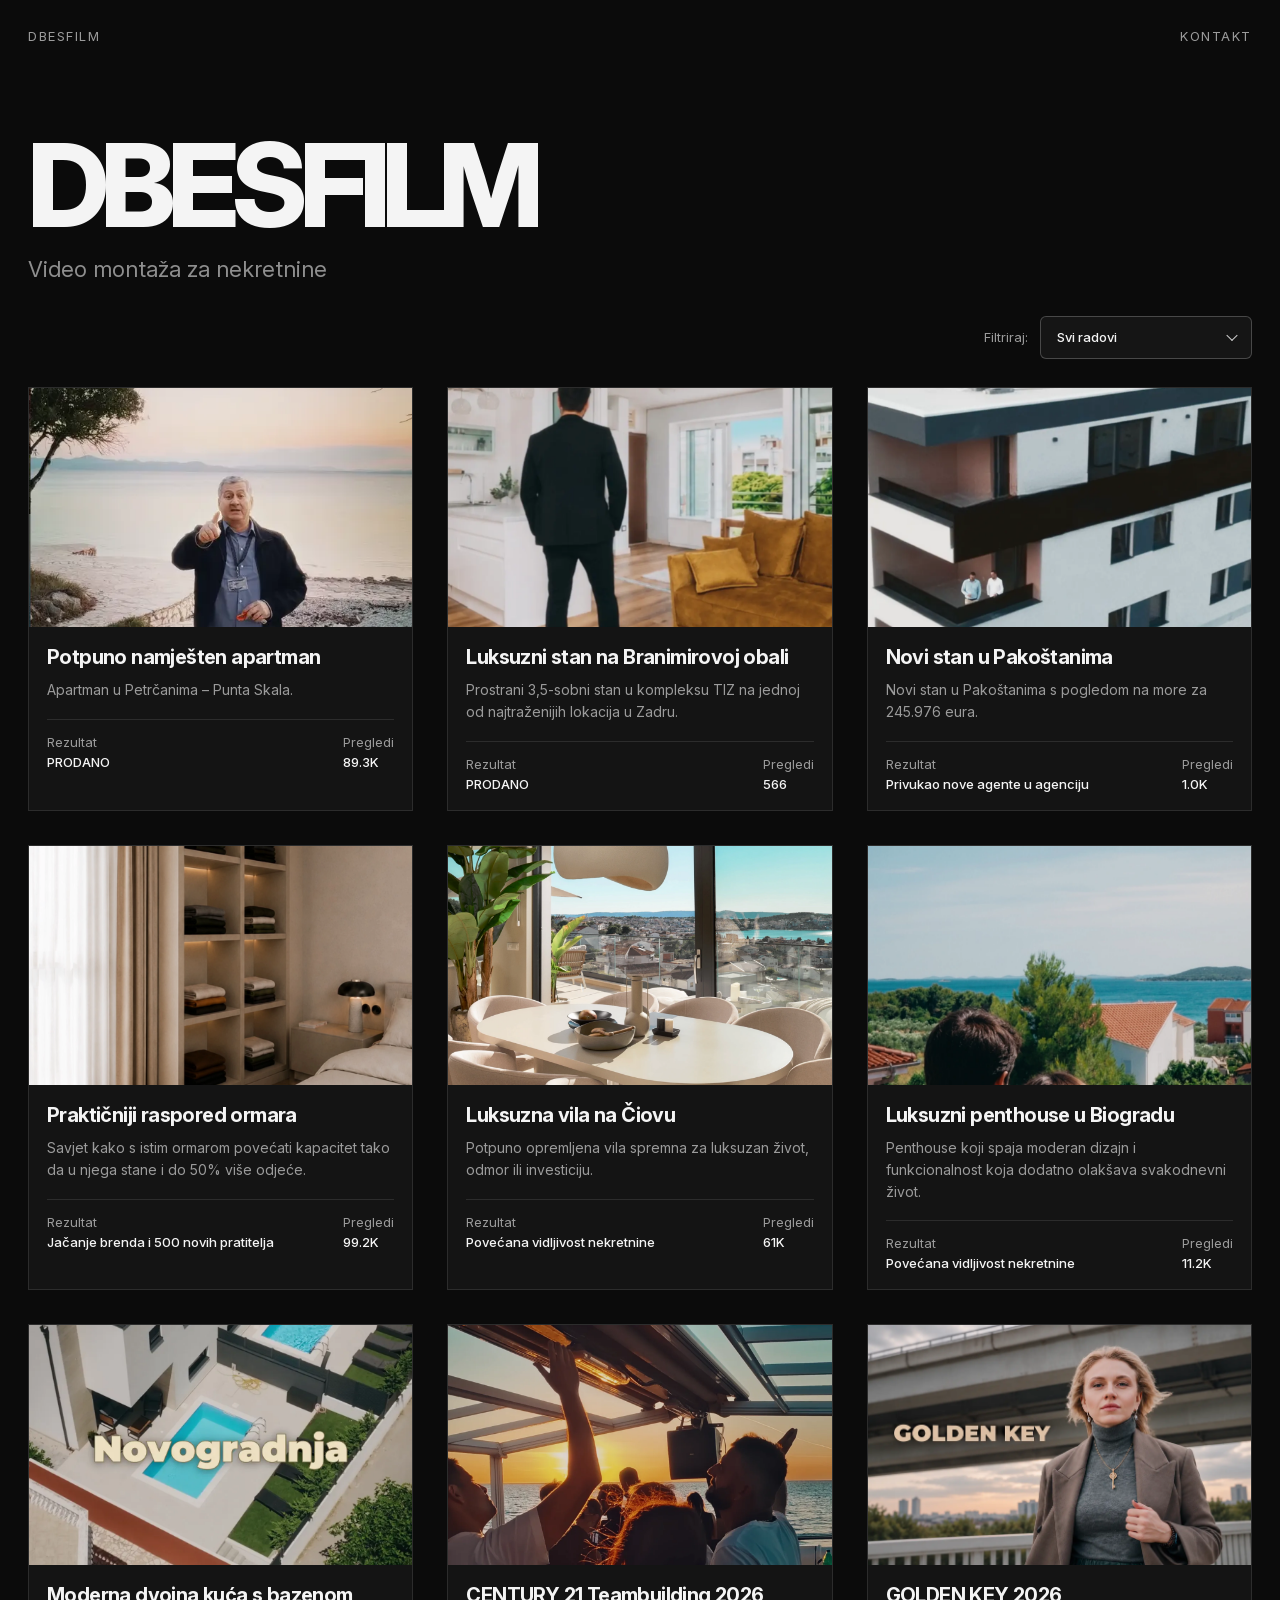
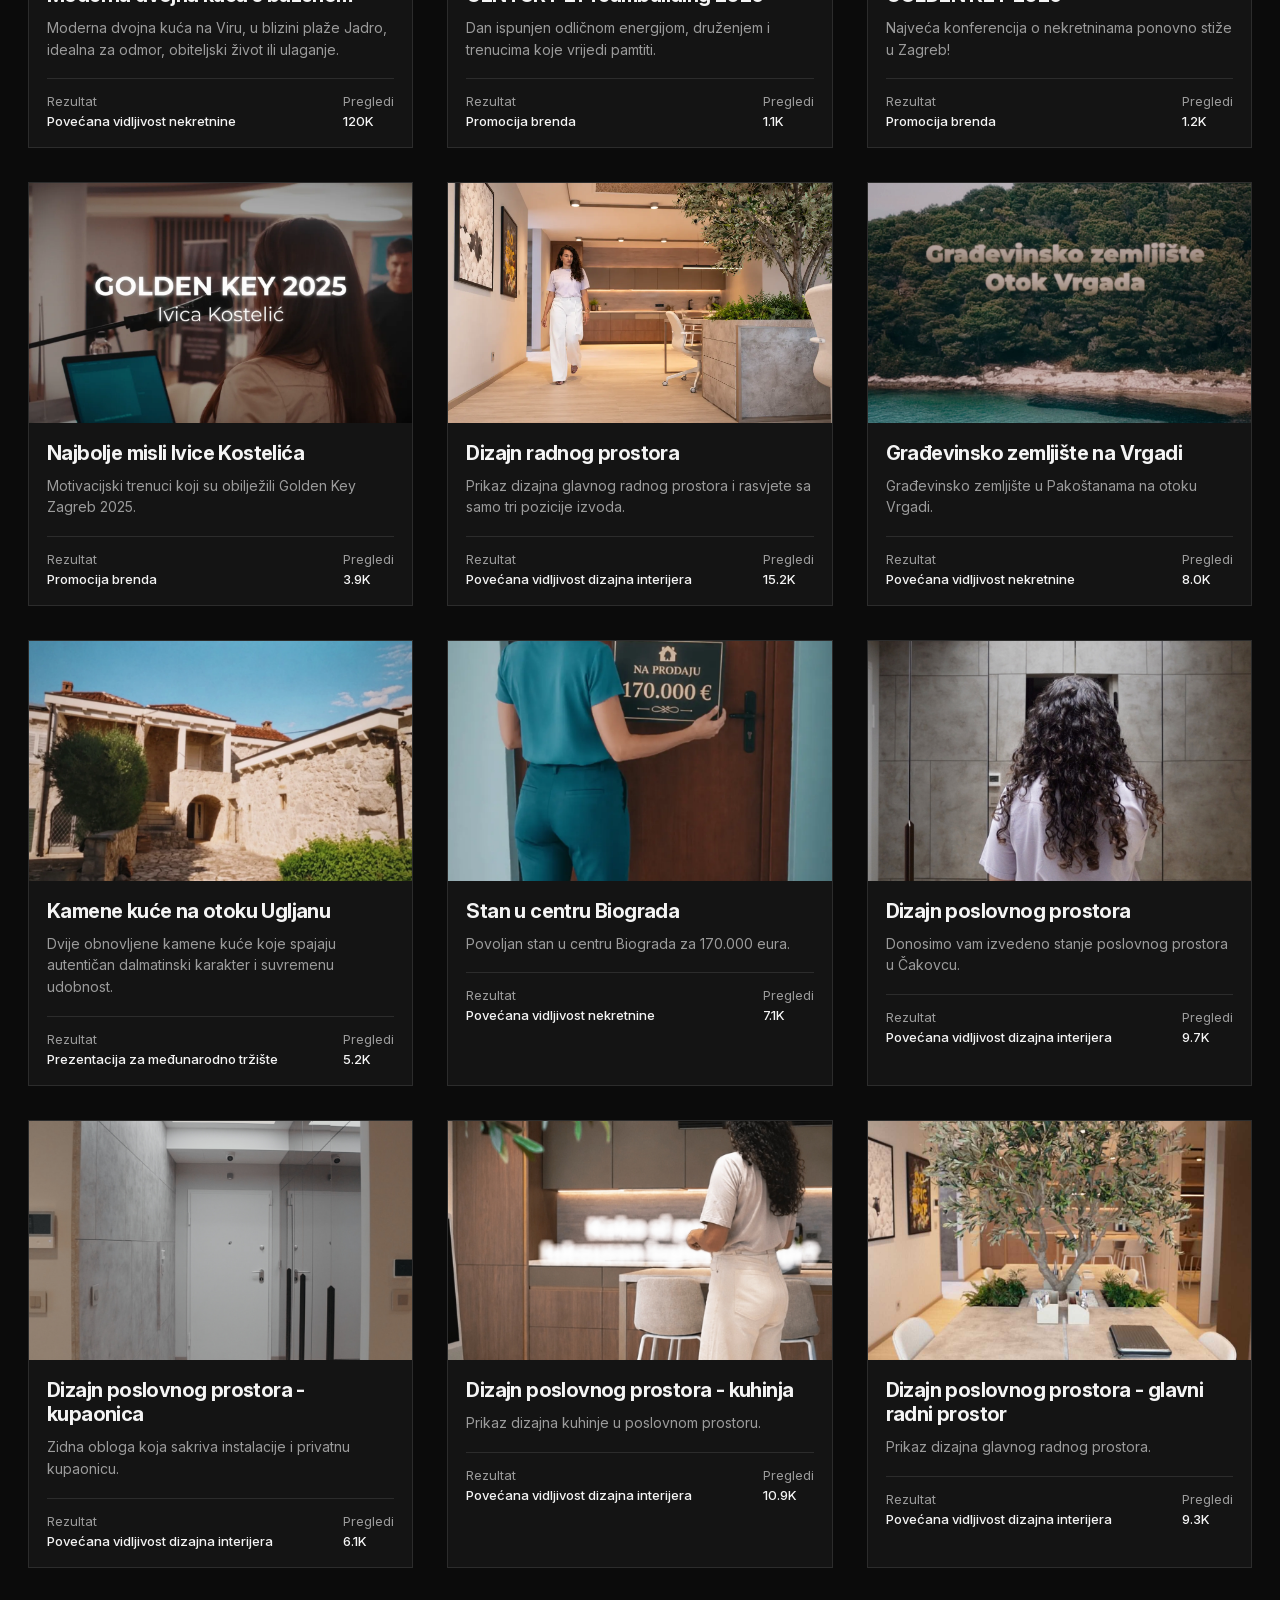
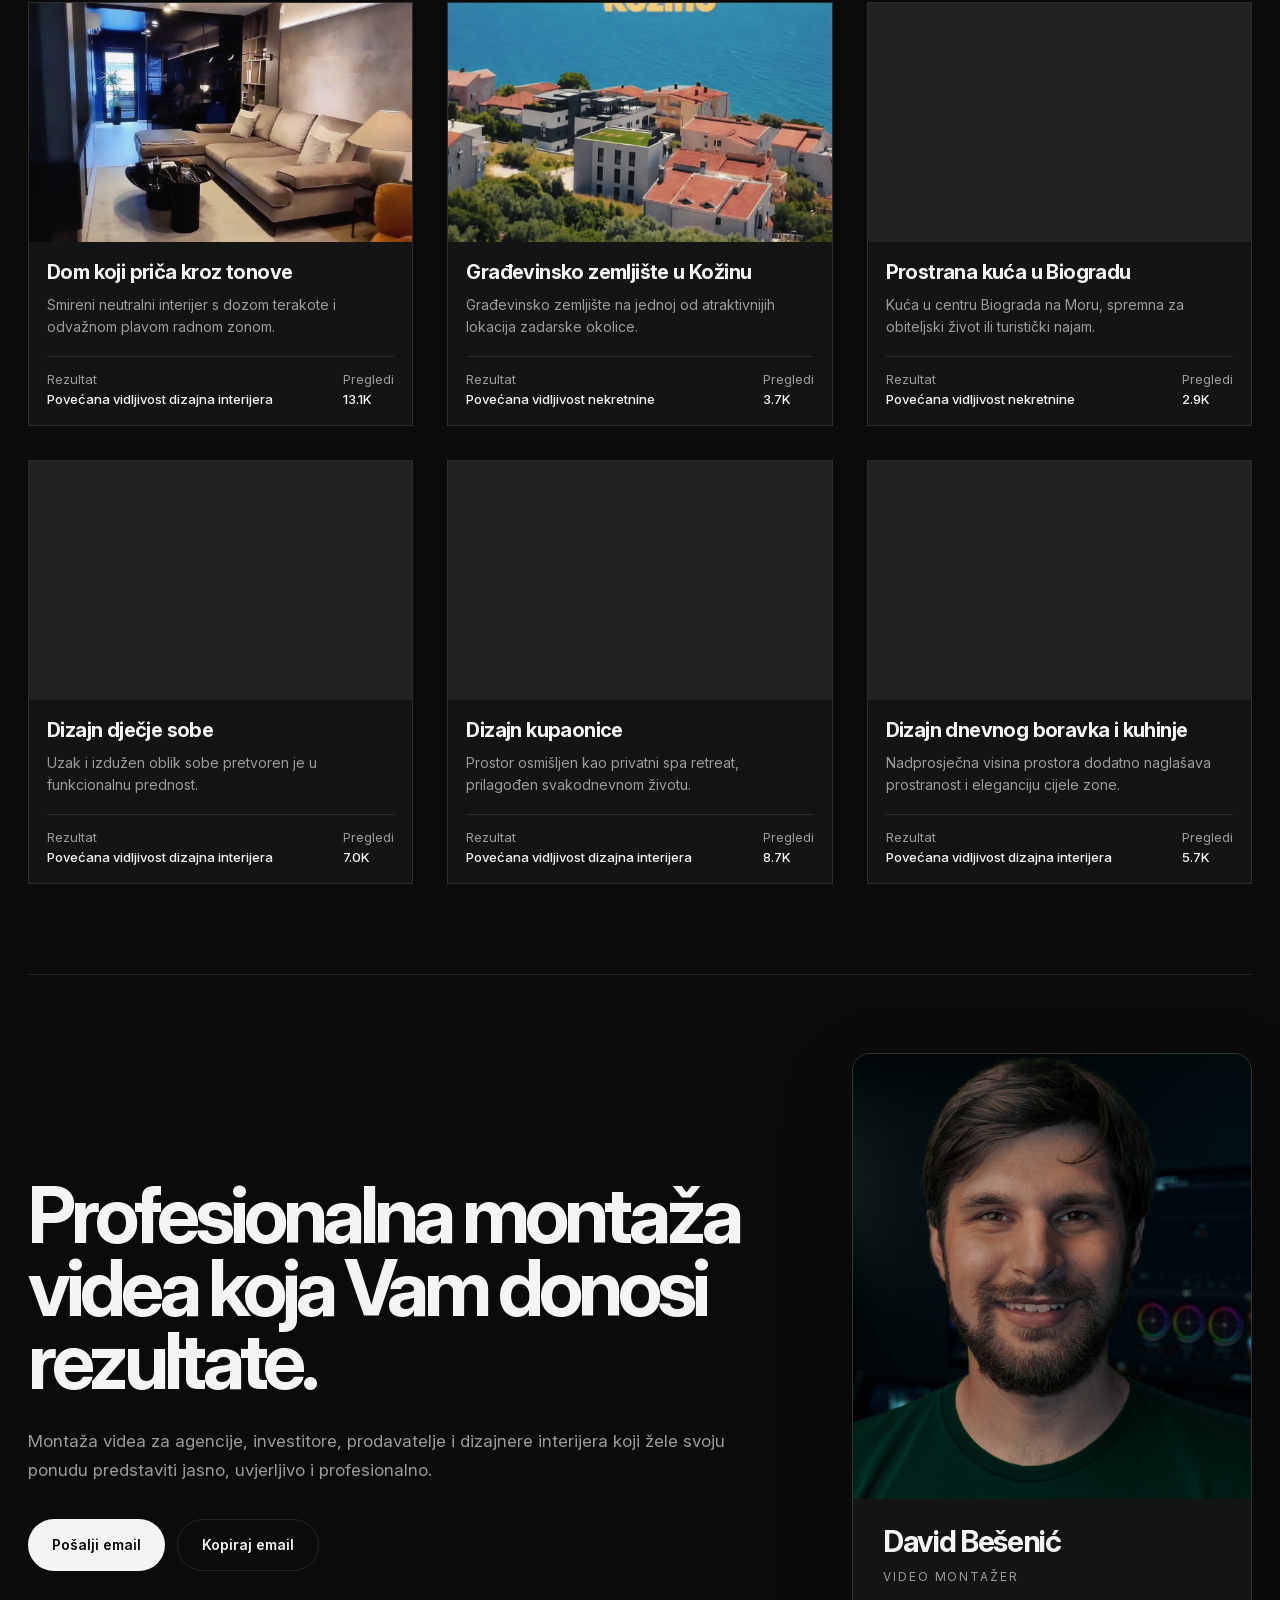
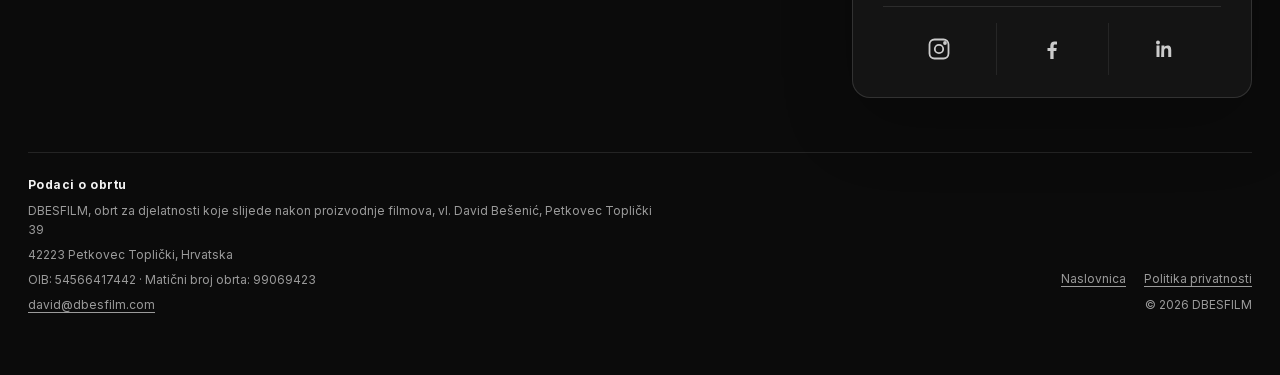
==== commit e33bbcf1: "Filteri 2" ====
--- a/index.html
+++ b/index.html
@@ -23,12 +23,17 @@
       <p>Video montaža za nekretnine</p>
     </section>
 
-    <nav class="portfolio-filters" aria-label="Filtriraj radove">
-      <button type="button" class="portfolio-filter is-active" data-filter="sve" aria-pressed="true">Sve</button>
-      <button type="button" class="portfolio-filter" data-filter="nekretnine" aria-pressed="false">Nekretnine</button>
-      <button type="button" class="portfolio-filter" data-filter="interijeri" aria-pressed="false">Dizajn interijera</button>
-      <button type="button" class="portfolio-filter" data-filter="eventi" aria-pressed="false">Eventi</button>
-    </nav>
+    <div class="portfolio-filters">
+      <label for="portfolio-filter" class="portfolio-filter-label">Filtriraj:</label>
+      <div class="portfolio-select-wrap">
+        <select id="portfolio-filter" class="portfolio-filter-select" aria-label="Filtriraj radove">
+          <option value="sve">Svi radovi</option>
+          <option value="nekretnine">Nekretnine</option>
+          <option value="interijeri">Dizajn interijera</option>
+          <option value="eventi">Eventi</option>
+        </select>
+      </div>
+    </div>
     <p class="portfolio-empty" id="portfolio-empty" hidden role="status">U ovoj kategoriji još nema objavljenih radova.</p>
 
     <section class="work-grid" id="portfolio-grid">
@@ -208,8 +213,57 @@
     </div>
   </a>
 
+<a class="project-card" data-category="eventi"
+     href="https://www.facebook.com/reel/2629870754056843"
+     target="_blank"
+     rel="noopener noreferrer">
+    <div class="project-image-wrap">
+      <img
+        class="project-image"
+        src="assets/images/team-build-thumbnail.webp"
+        alt="CENTURY 21 Teambuilding 2026"
+        loading="lazy"
+        decoding="async">
+      <div class="project-overlay">
+        <span>Pogledaj cijeli video</span>
+      </div>
+    </div>
+    <div class="project-info">
+      <h3 class="project-title">CENTURY 21 Teambuilding 2026</h3>
+      <p class="project-description">Dan ispunjen odličnom energijom, druženjem i trenucima koje vrijedi pamtiti.</p>
+      <div class="project-meta">
+        <div>Rezultat<strong>Promocija brenda</strong></div>
+        <div>Pregledi<strong>1.1K</strong></div>
+      </div>
+    </div>
+  </a>
 
   <a class="project-card" data-category="eventi"
+     href="https://www.instagram.com/century21croatia/reel/Dd_NXY7nMra/"
+     target="_blank"
+     rel="noopener noreferrer">
+    <div class="project-image-wrap">
+      <img
+        class="project-image"
+        src="assets/images/gk2026-thumbnail.webp"
+        alt="Golden Key 2026 – konferencija o nekretninama"
+        loading="lazy"
+        decoding="async">
+      <div class="project-overlay">
+        <span>Pogledaj cijeli video</span>
+      </div>
+    </div>
+    <div class="project-info">
+      <h3 class="project-title">GOLDEN KEY 2026</h3>
+      <p class="project-description">Najveća konferencija o nekretninama ponovno stiže u Zagreb!</p>
+      <div class="project-meta">
+        <div>Rezultat<strong>Promocija brenda</strong></div>
+        <div>Pregledi<strong>1.2K</strong></div>
+      </div>
+    </div>
+  </a>
+
+<a class="project-card" data-category="eventi"
      href="https://www.instagram.com/century21croatia/reel/DdjIRCxiaOp/"
      target="_blank"
      rel="noopener noreferrer">
@@ -230,56 +284,6 @@
       <div class="project-meta">
         <div>Rezultat<strong>Promocija brenda</strong></div>
         <div>Pregledi<strong>3.9K</strong></div>
-      </div>
-    </div>
-  </a>
-
-  <a class="project-card" data-category="eventi"
-     href="https://www.instagram.com/century21croatia/reel/Dd_NXY7nMra/"
-     target="_blank"
-     rel="noopener noreferrer">
-    <div class="project-image-wrap">
-      <img
-        class="project-image"
-        src="assets/images/gk2026-thumbnail.webp"
-        alt="Golden Key 2026 – konferencija o nekretninama"
-        loading="lazy"
-        decoding="async">
-      <div class="project-overlay">
-        <span>Pogledaj cijeli video</span>
-      </div>
-    </div>
-    <div class="project-info">
-      <h3 class="project-title">GOLDEN KEY 2026</h3>
-      <p class="project-description">Najveća konferencija o nekretninama ponovno stiže u Zagreb!</p>
-      <div class="project-meta">
-        <div>Rezultat<strong>Promocija brenda</strong></div>
-        <div>Pregledi<strong>1.2K</strong></div>
-      </div>
-    </div>
-  </a>
-
-  <a class="project-card" data-category="eventi"
-     href="https://www.facebook.com/reel/2629870754056843"
-     target="_blank"
-     rel="noopener noreferrer">
-    <div class="project-image-wrap">
-      <img
-        class="project-image"
-        src="assets/images/team-build-thumbnail.webp"
-        alt="CENTURY 21 Teambuilding 2026"
-        loading="lazy"
-        decoding="async">
-      <div class="project-overlay">
-        <span>Pogledaj cijeli video</span>
-      </div>
-    </div>
-    <div class="project-info">
-      <h3 class="project-title">CENTURY 21 Teambuilding 2026</h3>
-      <p class="project-description">Dan ispunjen odličnom energijom, druženjem i trenucima koje vrijedi pamtiti.</p>
-      <div class="project-meta">
-        <div>Rezultat<strong>Promocija brenda</strong></div>
-        <div>Pregledi<strong>1.1K</strong></div>
       </div>
     </div>
   </a>
--- a/style.css
+++ b/style.css
@@ -494,12 +494,57 @@
   .legal-links, .legal-nav { align-items: flex-start; justify-content: flex-start; }
 }
 
-/* PORTFOLIO FILTERI */
-.portfolio-filters { display:flex; gap:10px; flex-wrap:wrap; align-items:center; margin: -8px 0 -42px; }
-.portfolio-filter { color:#a6a6a6; background:transparent; border:1px solid rgba(255,255,255,.2); border-radius:999px; padding:11px 19px; font-size:13px; font-weight:500; cursor:pointer; transition:color .18s,border-color .18s,background-color .18s; }
-.portfolio-filter:hover { color:#fff; border-color:rgba(255,255,255,.55); }
-.portfolio-filter.is-active { background:#f4f4f4; color:#101010; border-color:#f4f4f4; }
-.portfolio-filter:focus-visible { outline:2px solid #fff; outline-offset:3px; }
-.project-card[hidden], .portfolio-empty[hidden] { display:none !important; }
-.portfolio-empty { color:#aaa; font-size:15px; padding:60px 0 36px; }
-@media(max-width:640px) { .portfolio-filters { gap:8px; margin:0 0 -34px; } .portfolio-filter { font-size:12px; padding:10px 14px; } }
+/* PORTFOLIO FILTERI: diskretan padajući izbornik na desnoj strani */
+.portfolio-filters {
+  display: flex;
+  justify-content: flex-end;
+  align-items: center;
+  gap: 12px;
+  margin: -8px 0 -42px;
+}
+.portfolio-filter-label {
+  color: #9b9b9b;
+  font-size: 13px;
+  font-weight: 400;
+}
+.portfolio-select-wrap {
+  position: relative;
+  width: 212px;
+  max-width: 100%;
+}
+.portfolio-select-wrap::after {
+  content: "";
+  position: absolute;
+  right: 16px;
+  top: 50%;
+  width: 7px;
+  height: 7px;
+  border-right: 1.5px solid #cfcfcf;
+  border-bottom: 1.5px solid #cfcfcf;
+  transform: translateY(-70%) rotate(45deg);
+  pointer-events: none;
+}
+.portfolio-filter-select {
+  appearance: none;
+  -webkit-appearance: none;
+  display: block;
+  width: 100%;
+  min-height: 43px;
+  padding: 10px 38px 10px 16px;
+  background: #151515;
+  border: 1px solid rgba(255,255,255,.22);
+  border-radius: 6px;
+  color: #f4f4f4;
+  font: 500 13px "Inter", sans-serif;
+  cursor: pointer;
+}
+.portfolio-filter-select:hover { border-color: rgba(255,255,255,.48); }
+.portfolio-filter-select:focus-visible { outline: 2px solid #fff; outline-offset: 3px; }
+.portfolio-filter-select option { background: #151515; color: #f4f4f4; }
+.project-card[hidden], .portfolio-empty[hidden] { display: none !important; }
+.portfolio-empty { color: #aaa; font-size: 15px; padding: 60px 0 36px; }
+@media (max-width: 640px) {
+  .portfolio-filters { gap: 10px; margin: 0 0 -34px; }
+  .portfolio-select-wrap { width: min(205px, 60vw); }
+  .portfolio-filter-select { min-height: 44px; }
+}
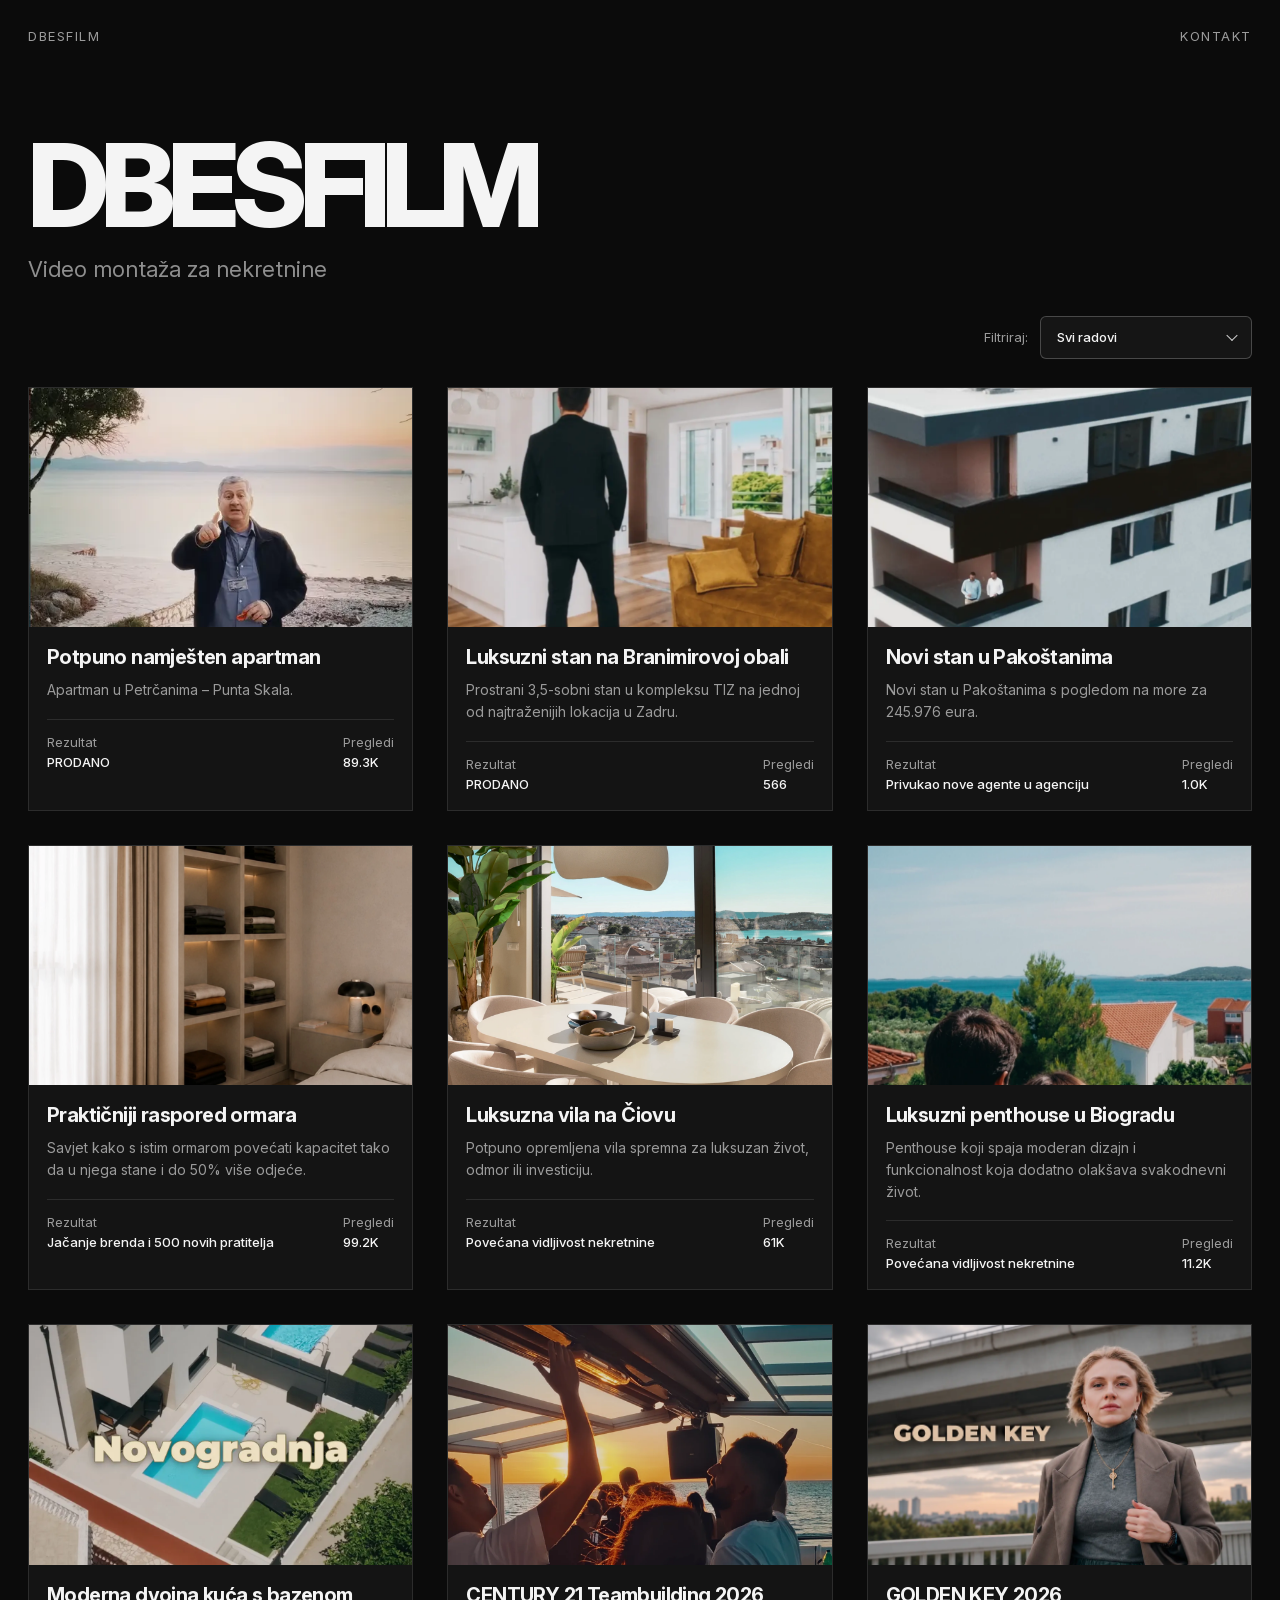
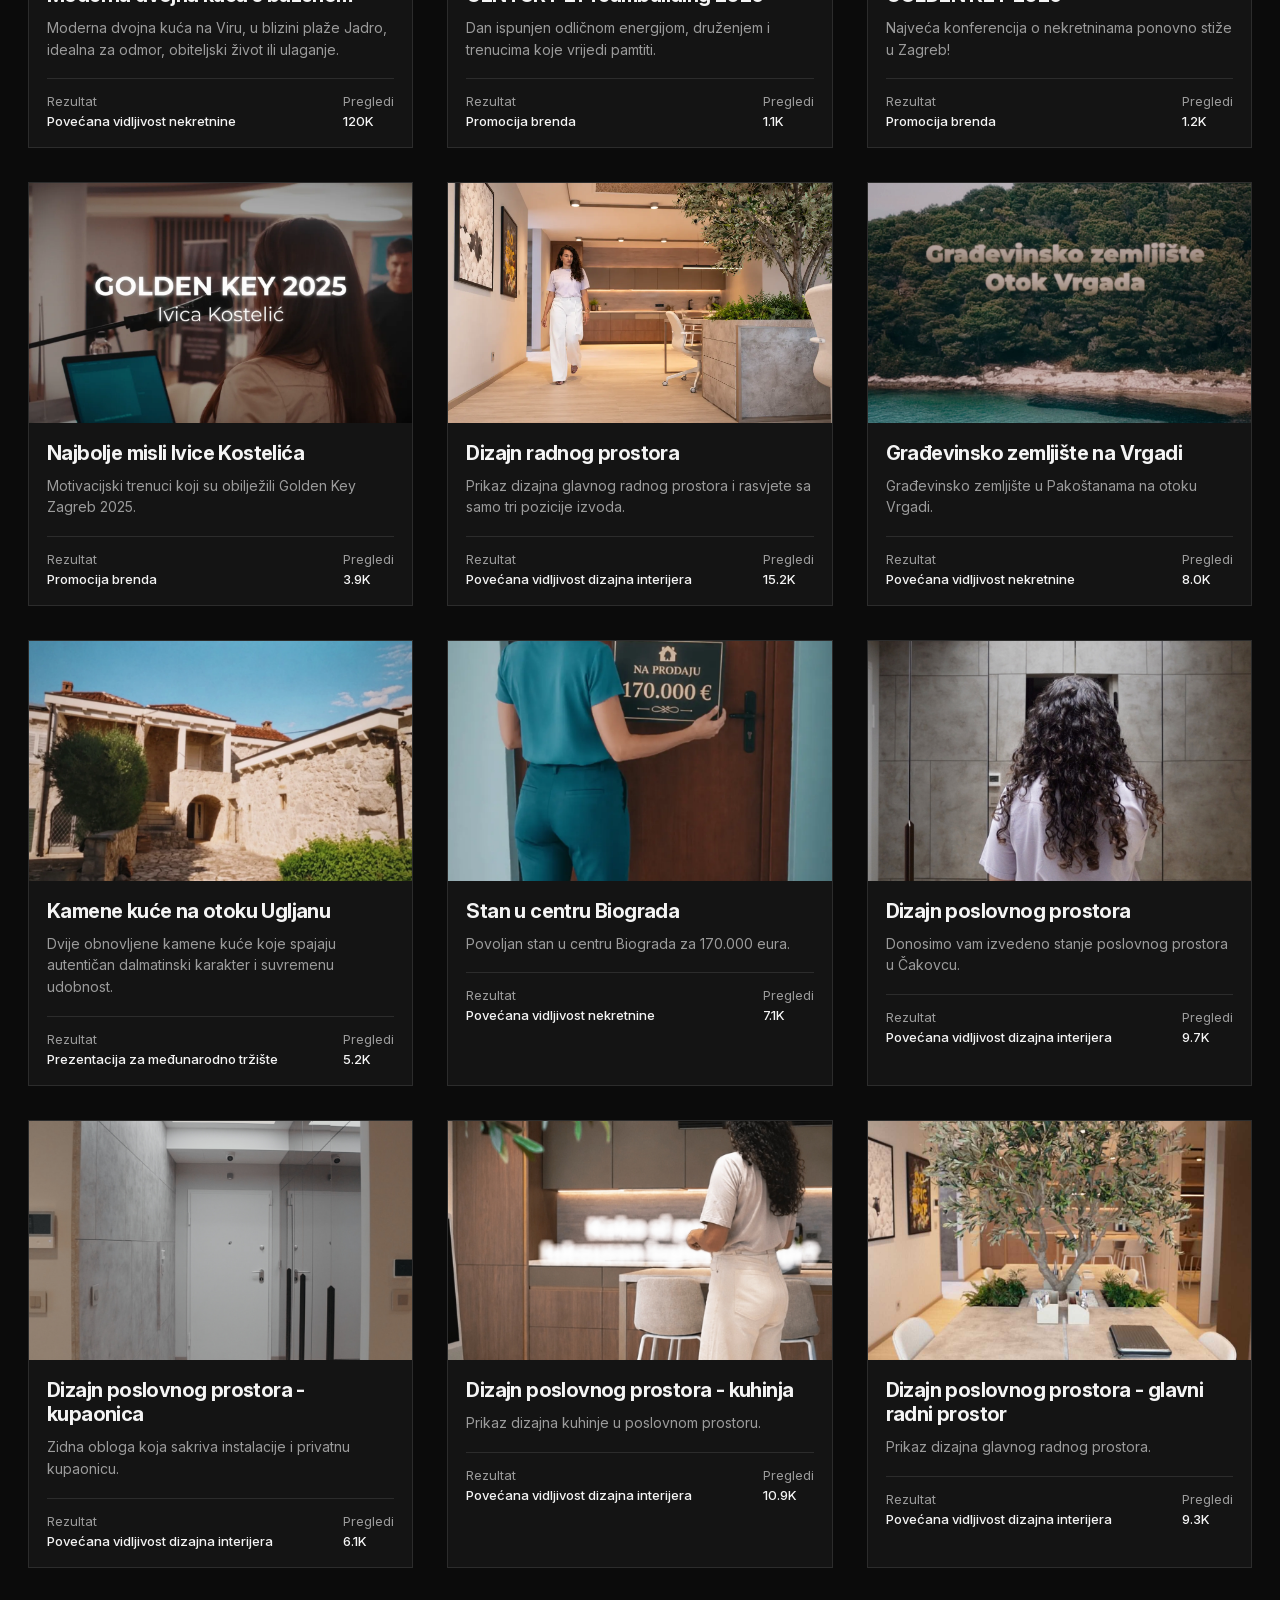
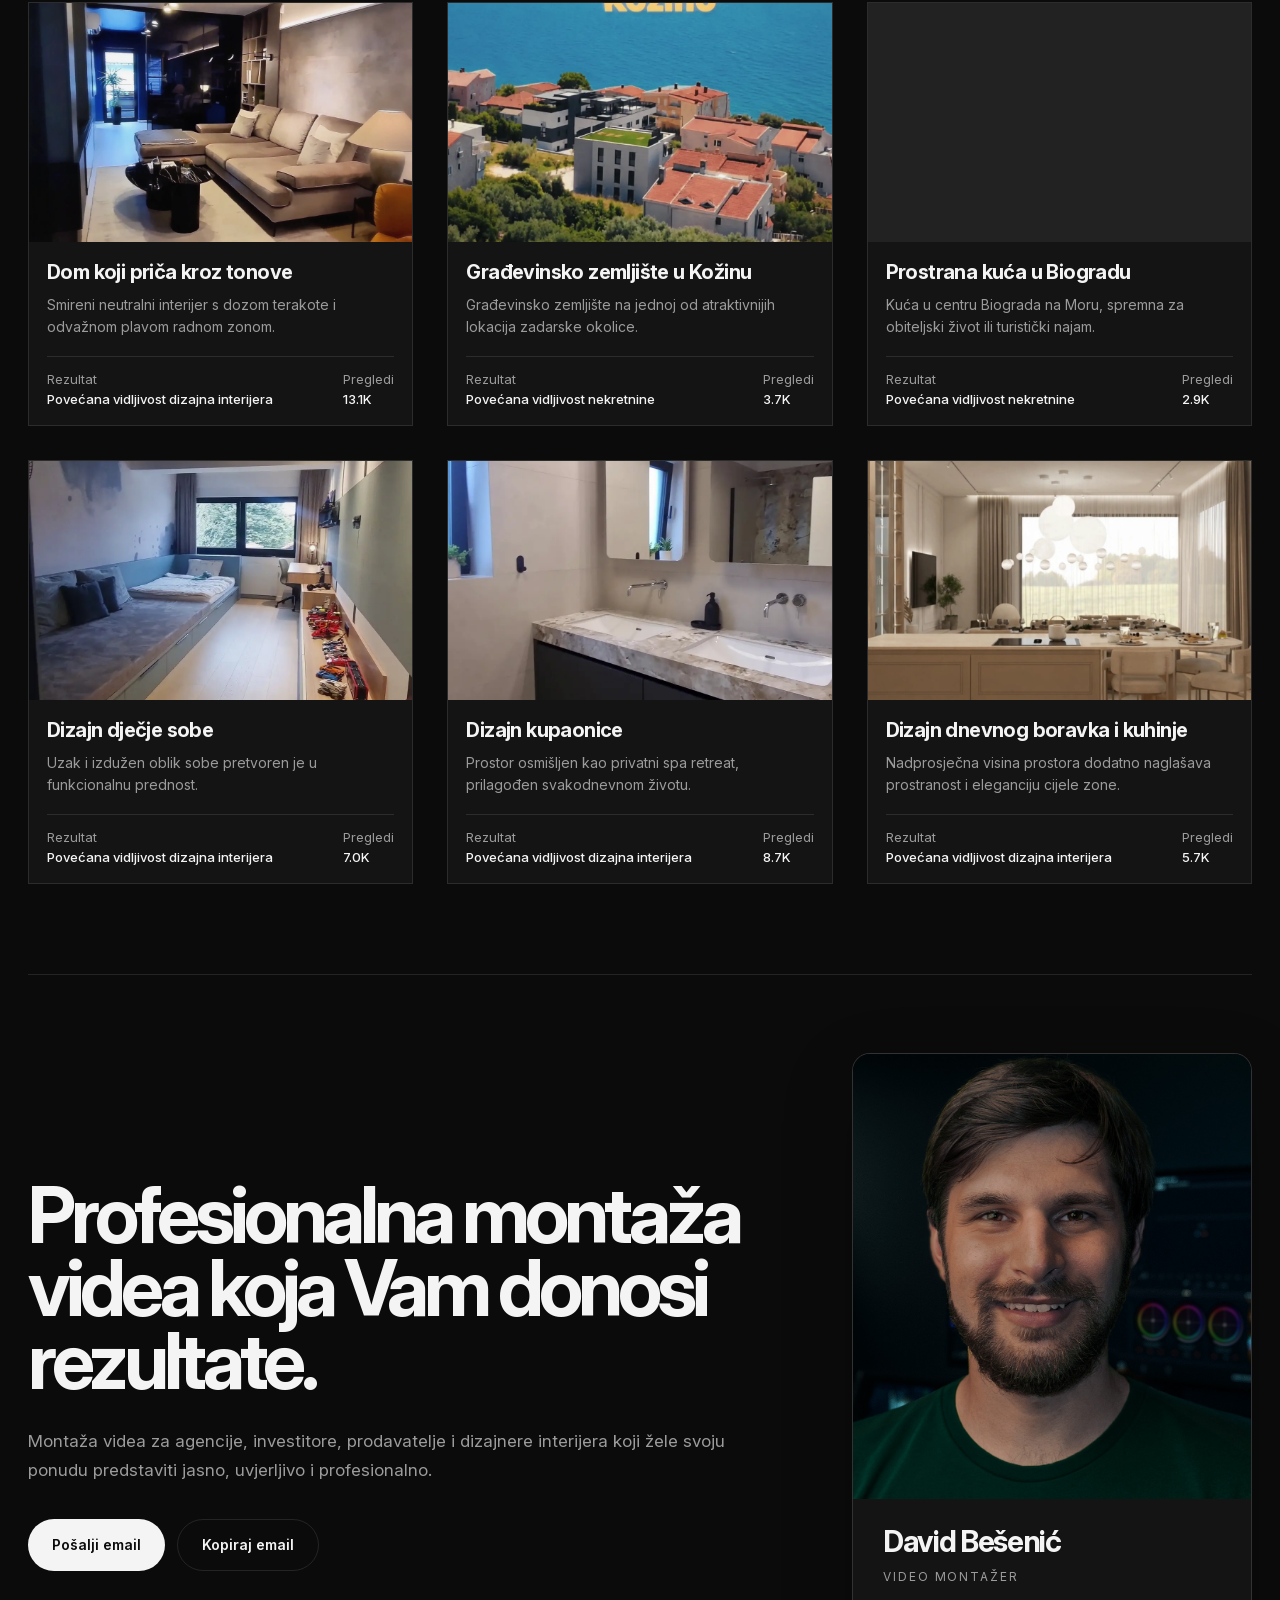
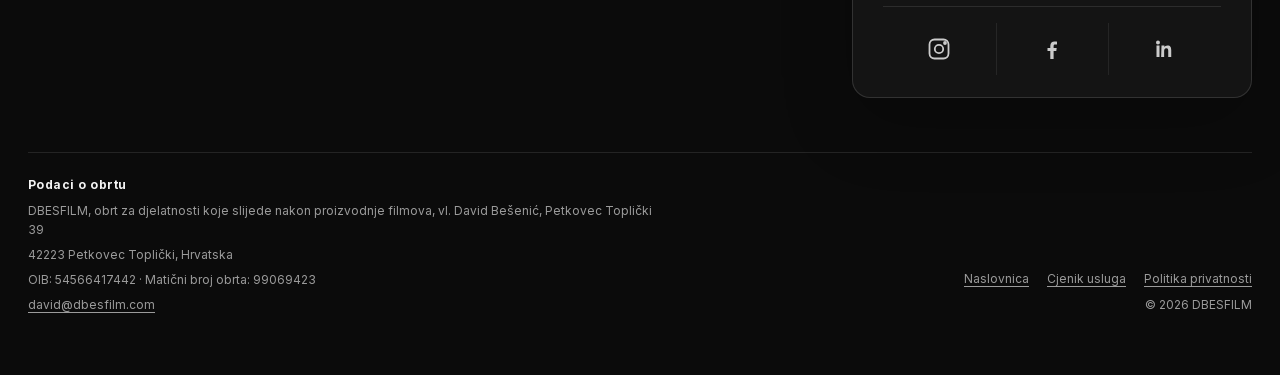
==== commit afdd6159: "cijenik usluga" ====
--- a/index.html
+++ b/index.html
@@ -713,7 +713,7 @@
       </div>
       <div class="legal-footer">
         <div class="legal-links">
-          <nav class="legal-nav" aria-label="Pravne poveznice"><a href="/">Naslovnica</a><a href="/politika-privatnosti.html">Politika privatnosti</a></nav>
+          <nav class="legal-nav" aria-label="Pravne poveznice"><a href="/">Naslovnica</a><a href="/cjenik/">Cjenik usluga</a><a href="/politika-privatnosti.html">Politika privatnosti</a></nav>
           <span>© 2026 DBESFILM</span>
         </div>
         <div class="legal-business">
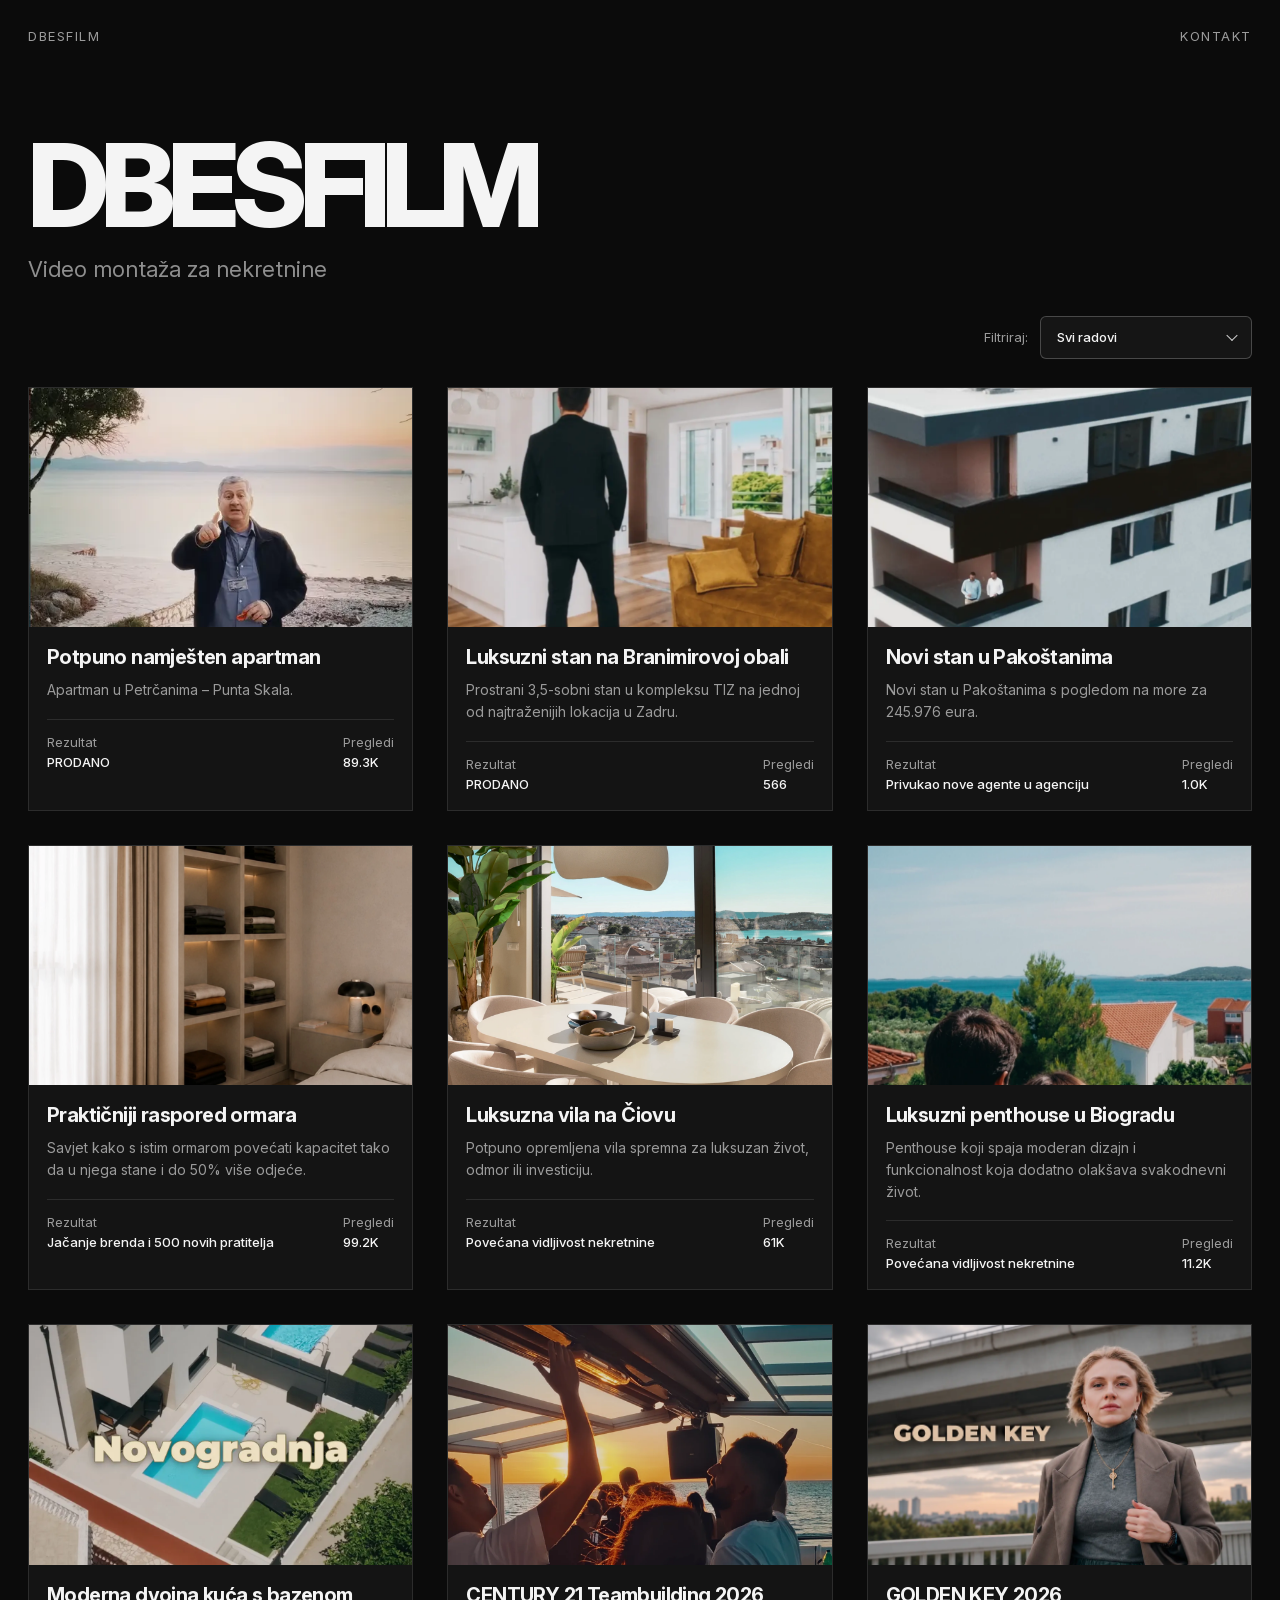
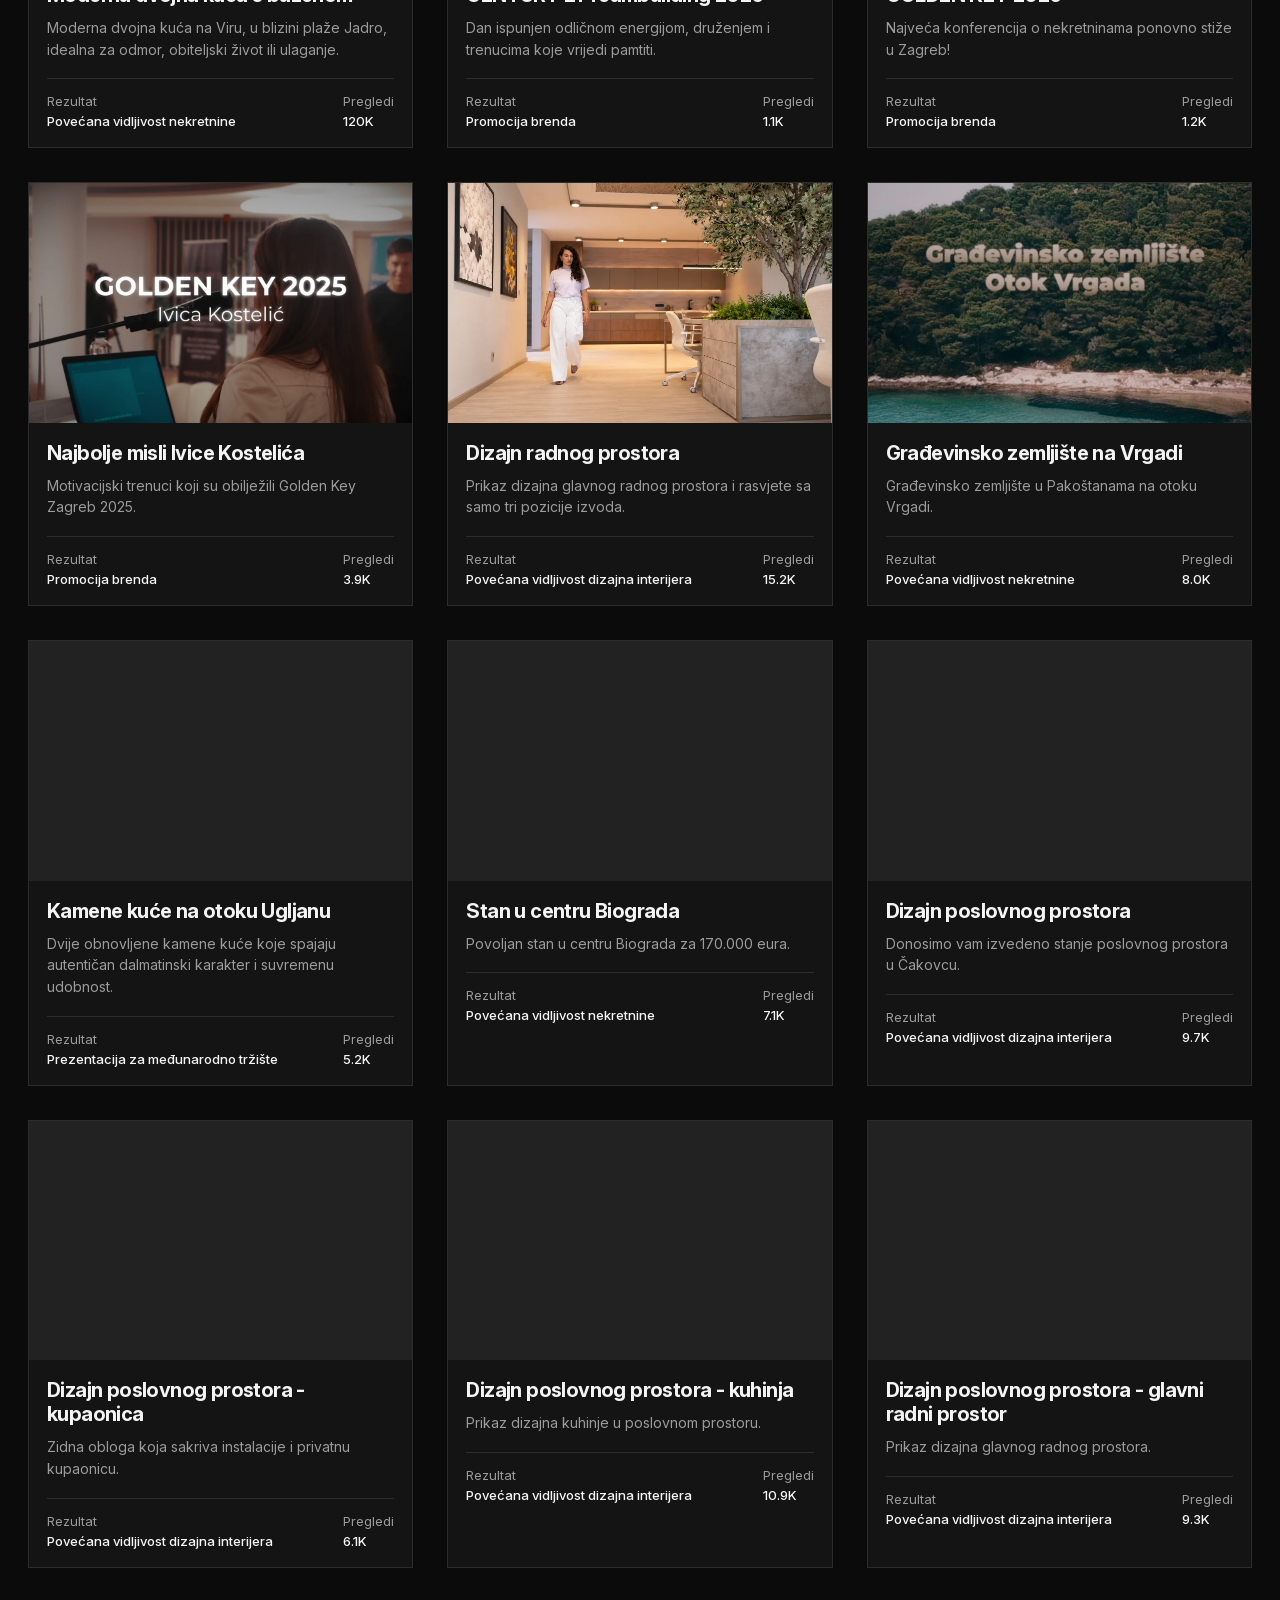
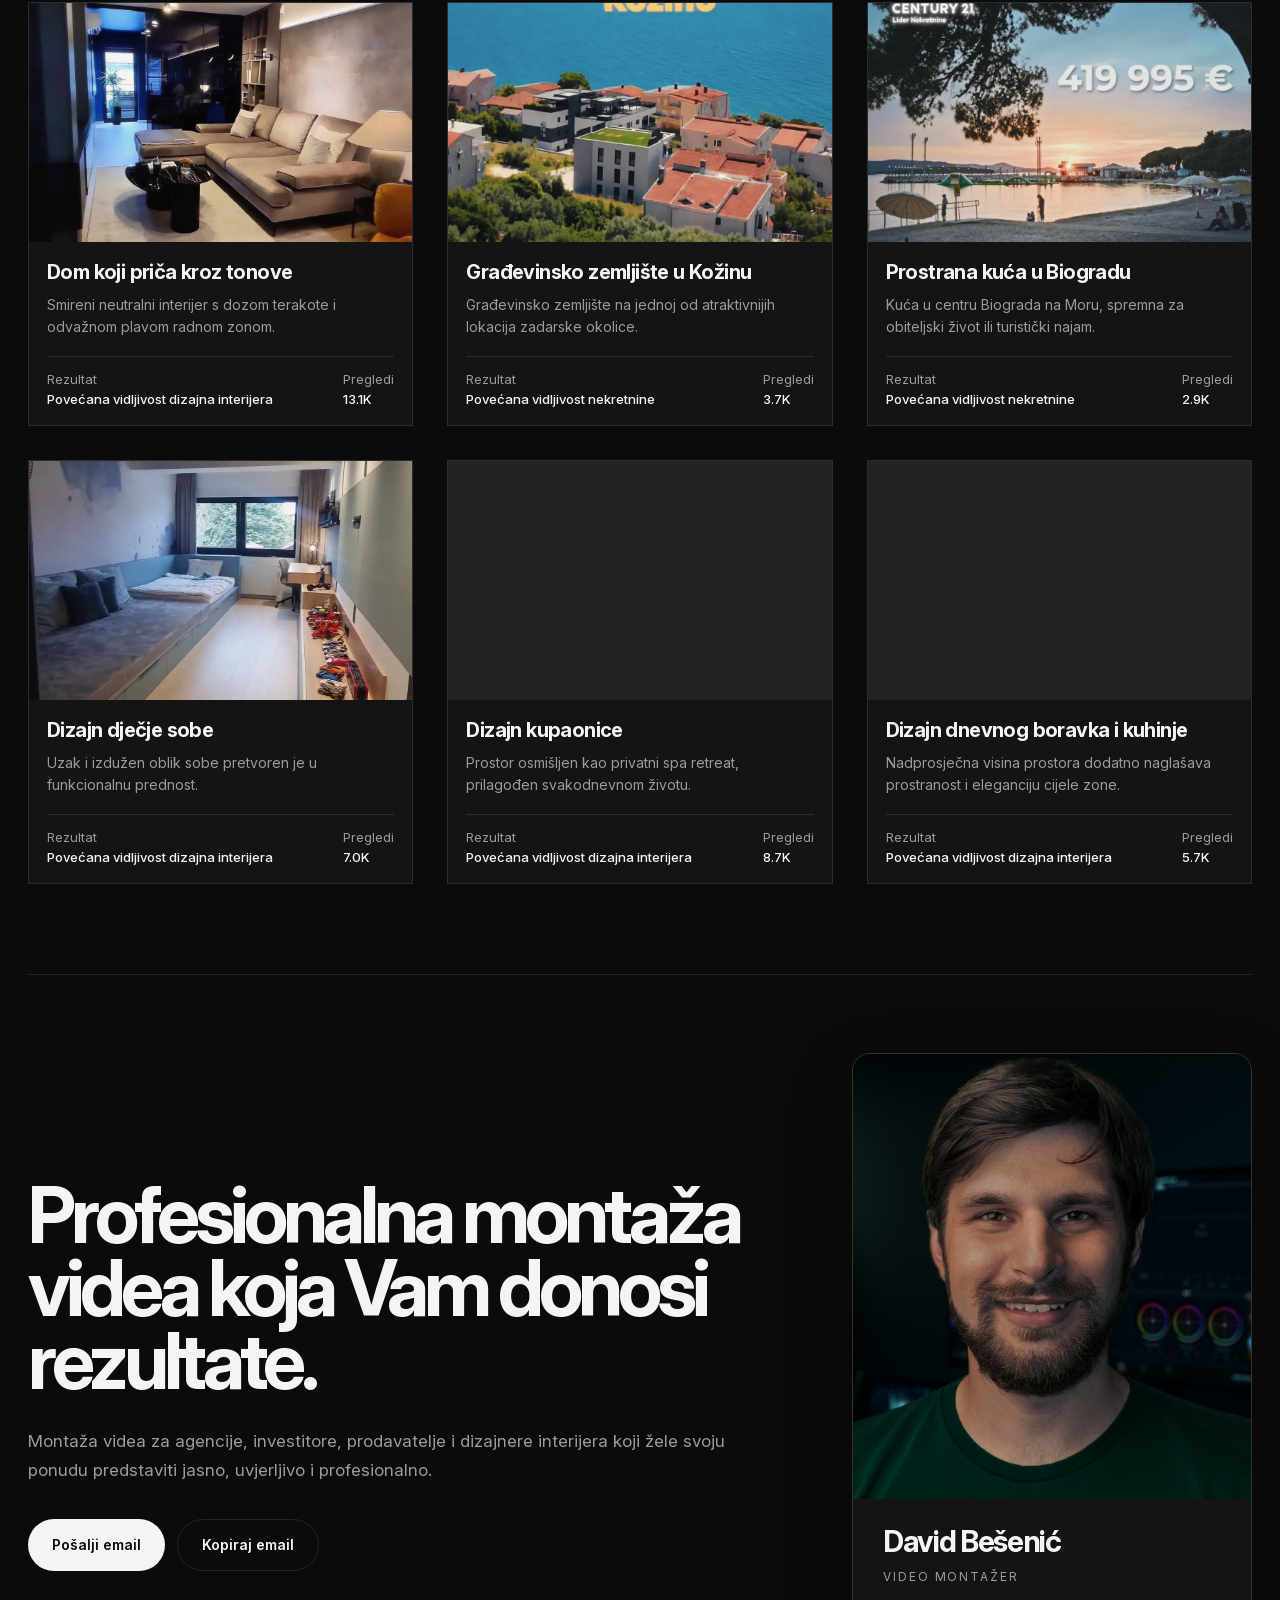
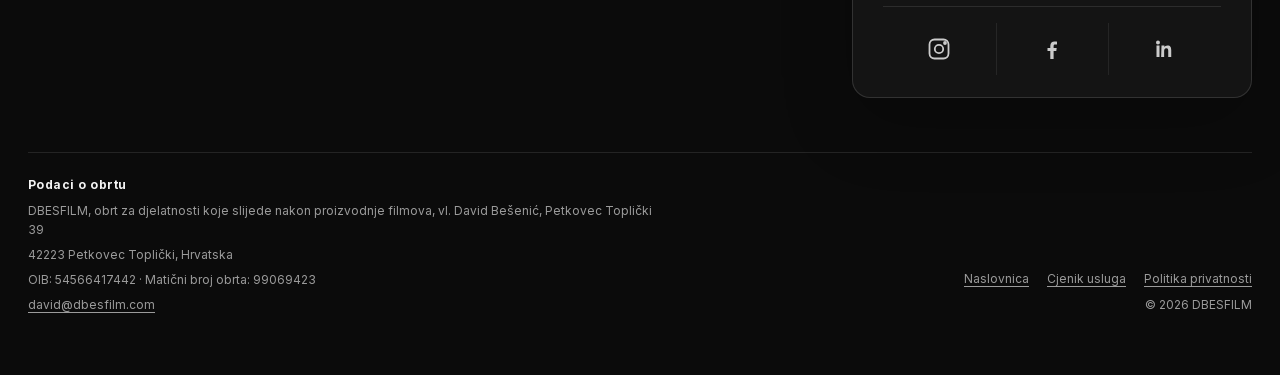
==== commit 7c1f34c2: "cijenik" ====
--- a/index.html
+++ b/index.html
@@ -713,7 +713,7 @@
       </div>
       <div class="legal-footer">
         <div class="legal-links">
-          <nav class="legal-nav" aria-label="Pravne poveznice"><a href="/">Naslovnica</a><a href="/cjenik/">Cjenik usluga</a><a href="/politika-privatnosti.html">Politika privatnosti</a></nav>
+          <nav class="legal-nav" aria-label="Pravne poveznice"><a href="/">Naslovnica</a><a href="cjenik/">Cjenik usluga</a><a href="/politika-privatnosti.html">Politika privatnosti</a></nav>
           <span>© 2026 DBESFILM</span>
         </div>
         <div class="legal-business">
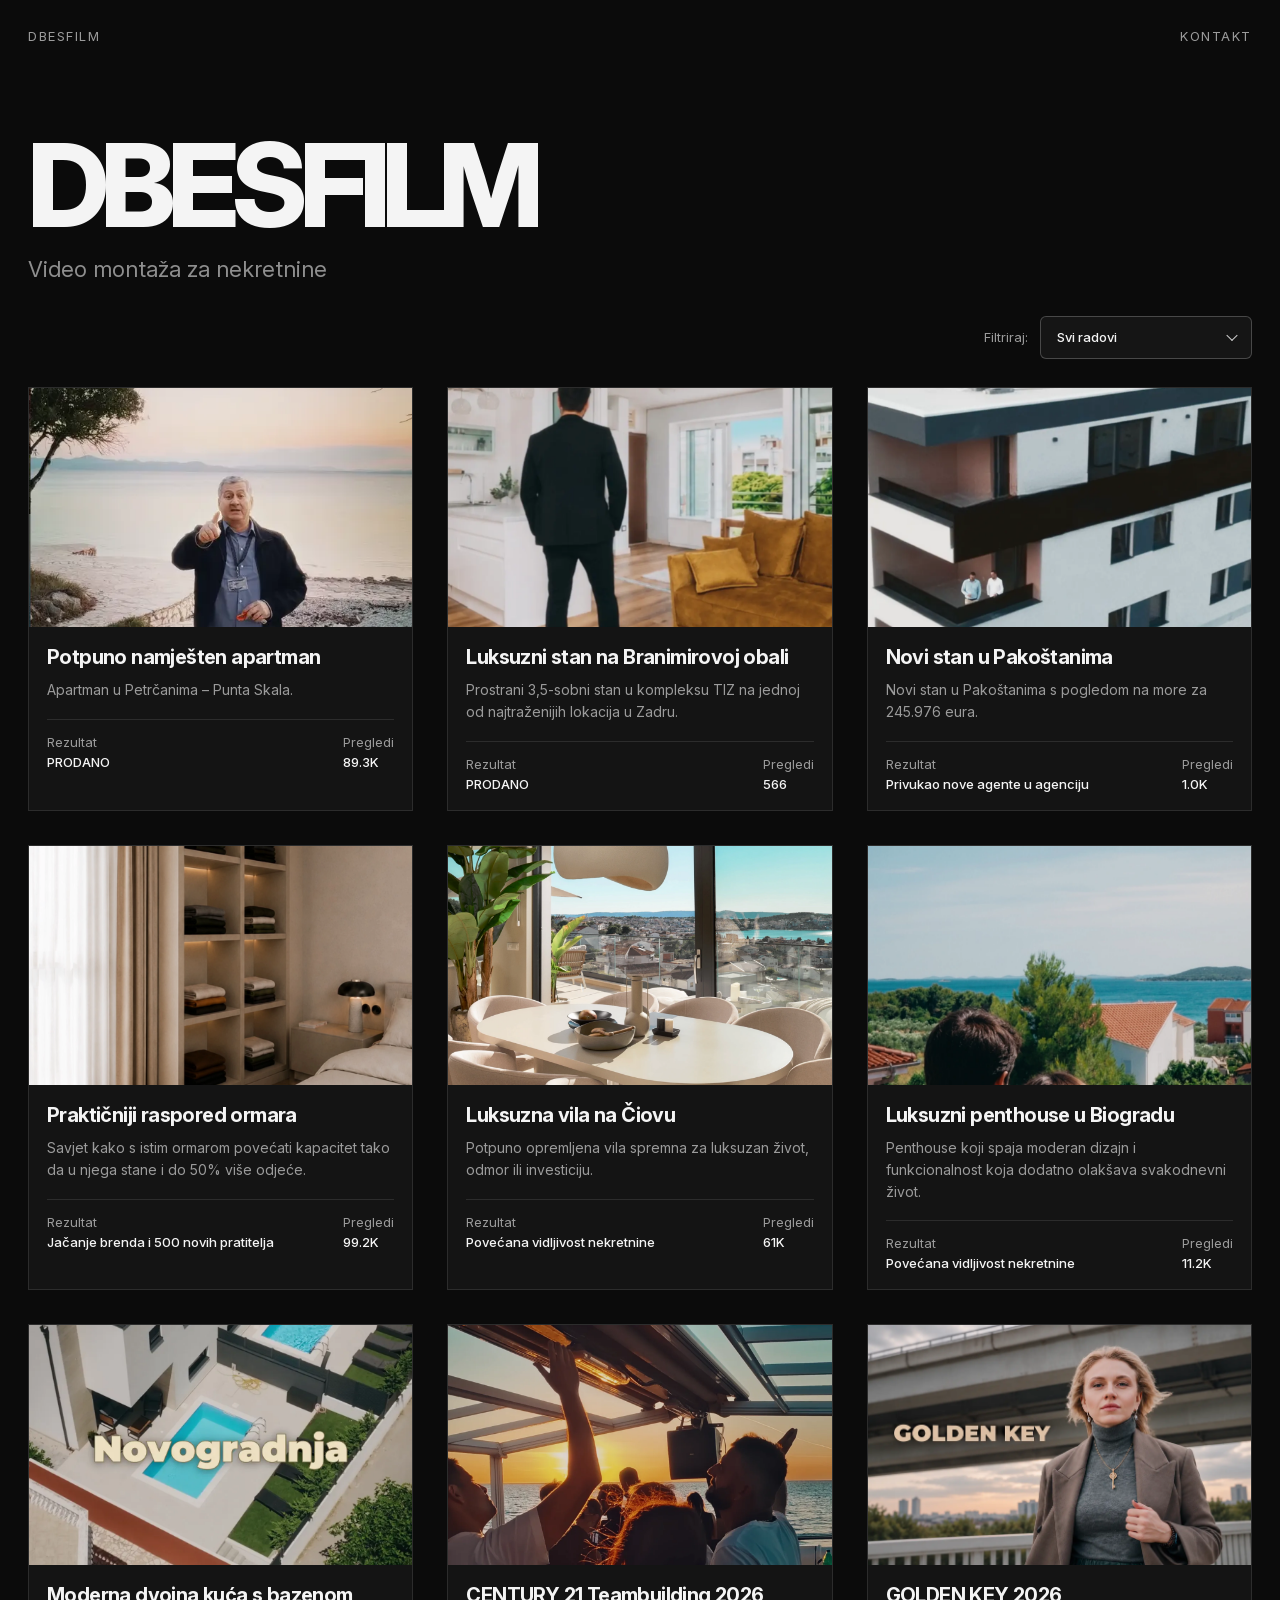
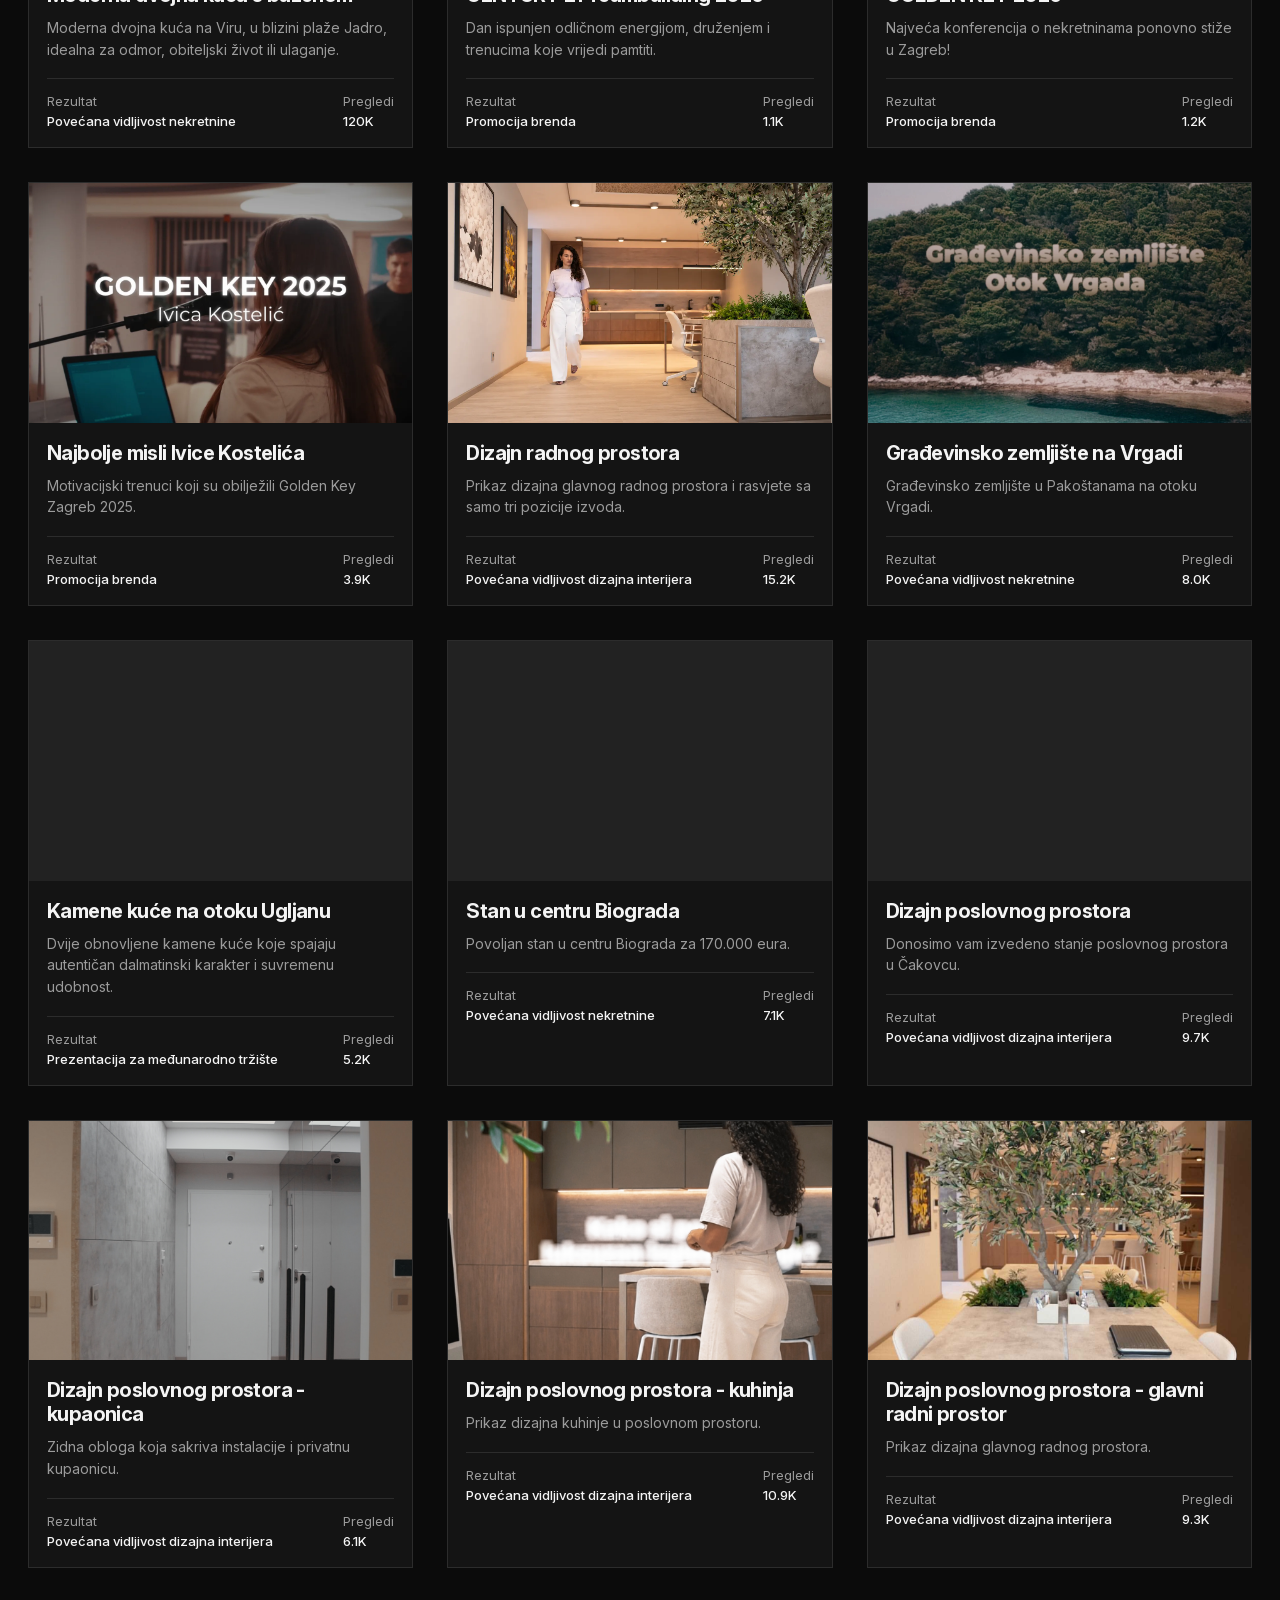
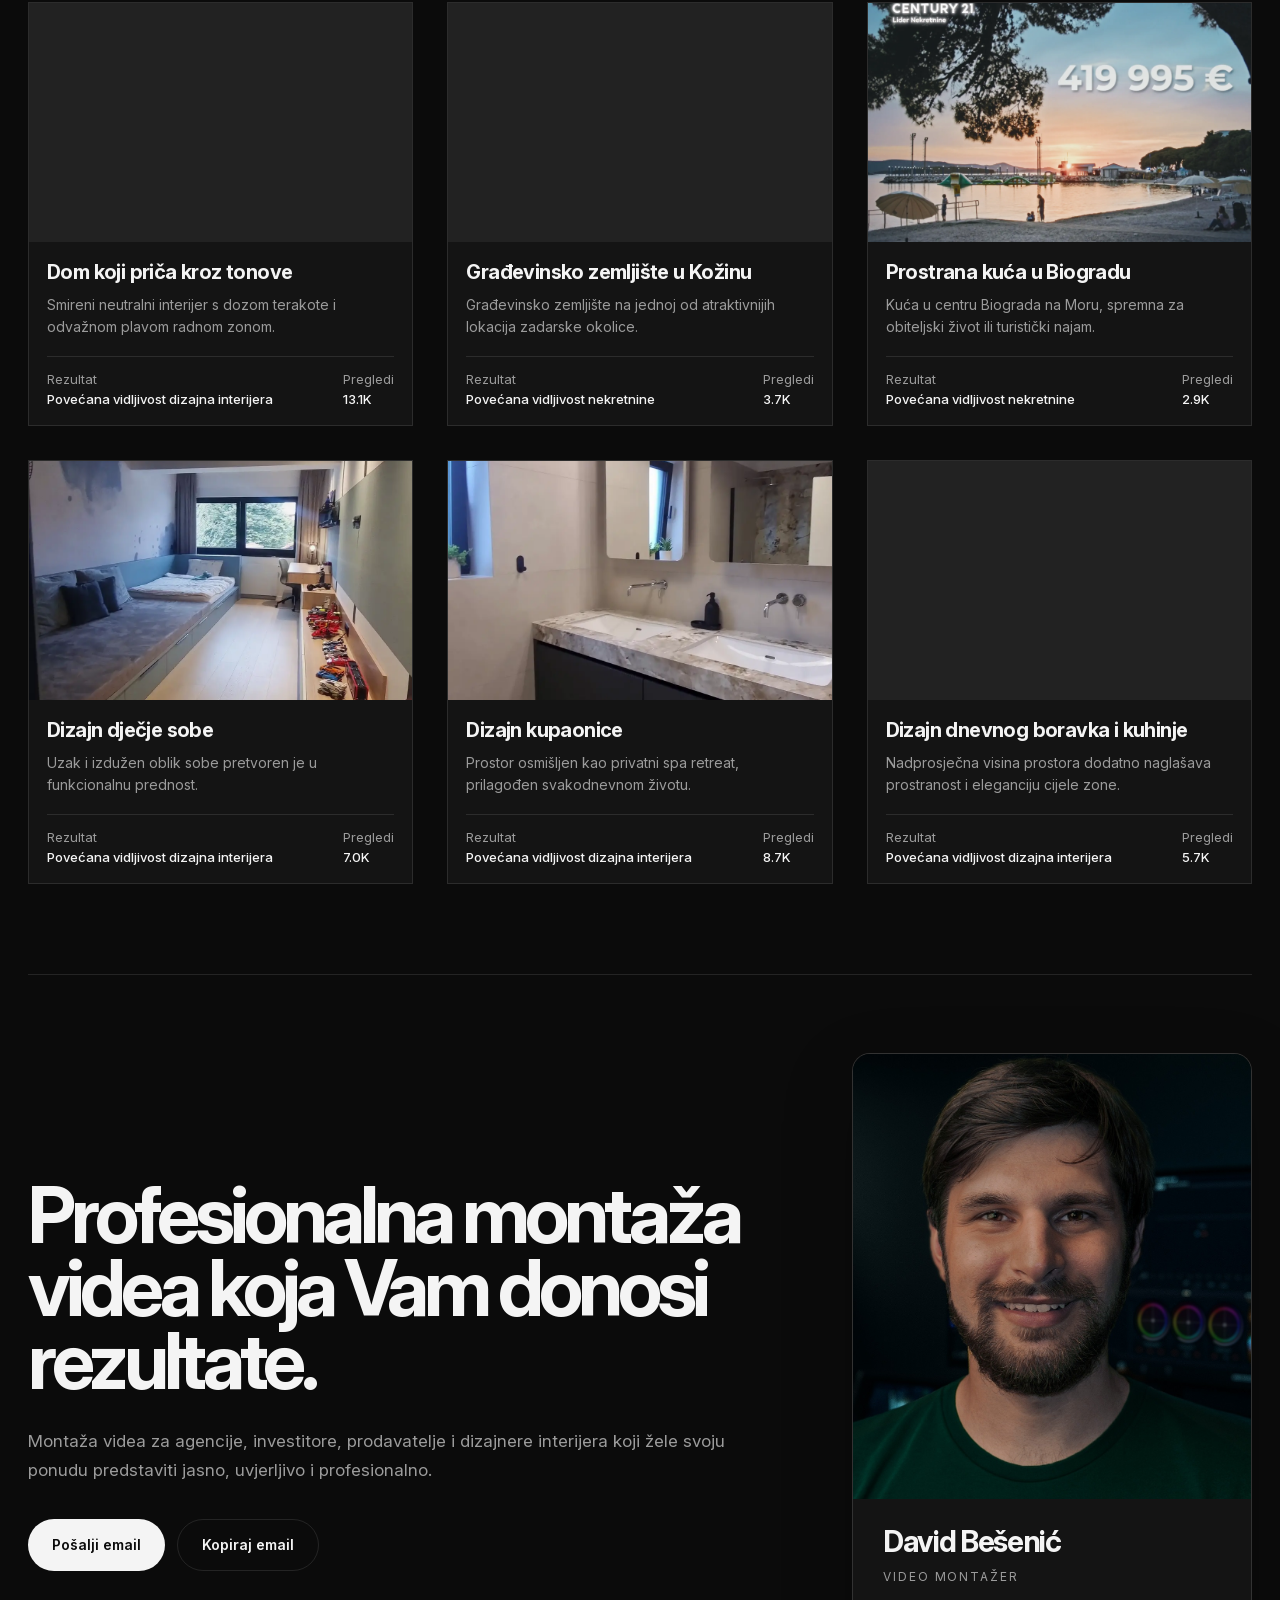
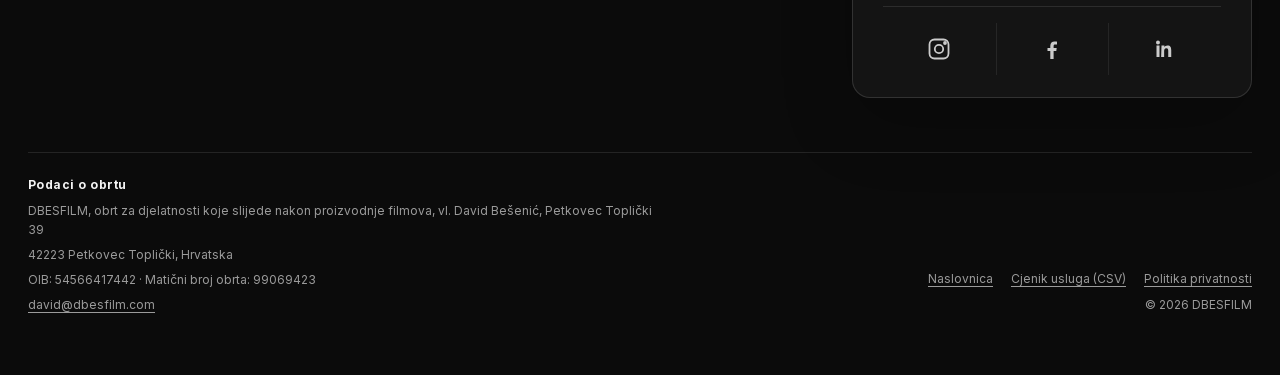
==== commit 14560cda: "cijenik" ====
--- a/index.html
+++ b/index.html
@@ -713,7 +713,7 @@
       </div>
       <div class="legal-footer">
         <div class="legal-links">
-          <nav class="legal-nav" aria-label="Pravne poveznice"><a href="/">Naslovnica</a><a href="cjenik/">Cjenik usluga</a><a href="/politika-privatnosti.html">Politika privatnosti</a></nav>
+          <nav class="legal-nav" aria-label="Pravne poveznice"><a href="/">Naslovnica</a><a href="/cjenik/99069423_ZA_SVA_PRODAJNA_MJESTA_USLUGA_001_20261119_1952.csv" type="text/csv">Cjenik usluga (CSV)</a><a href="/politika-privatnosti.html">Politika privatnosti</a></nav>
           <span>© 2026 DBESFILM</span>
         </div>
         <div class="legal-business">
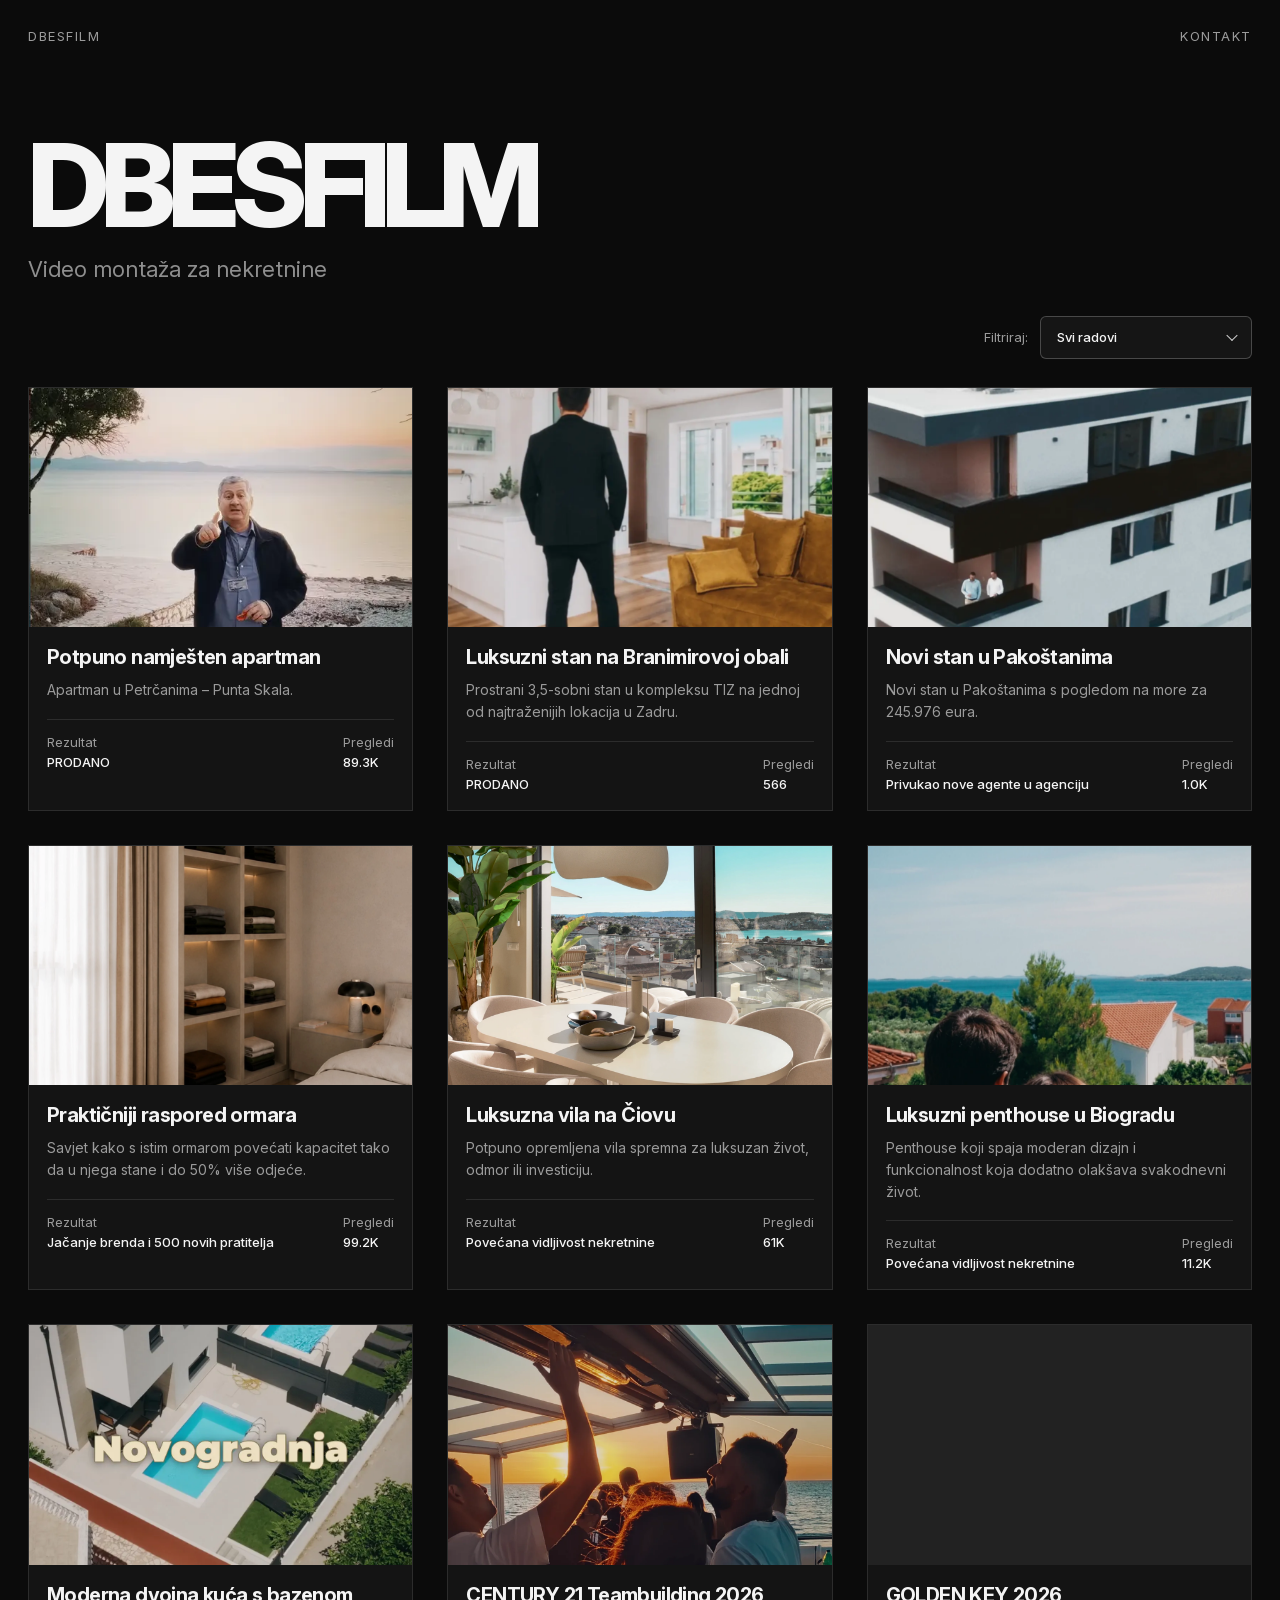
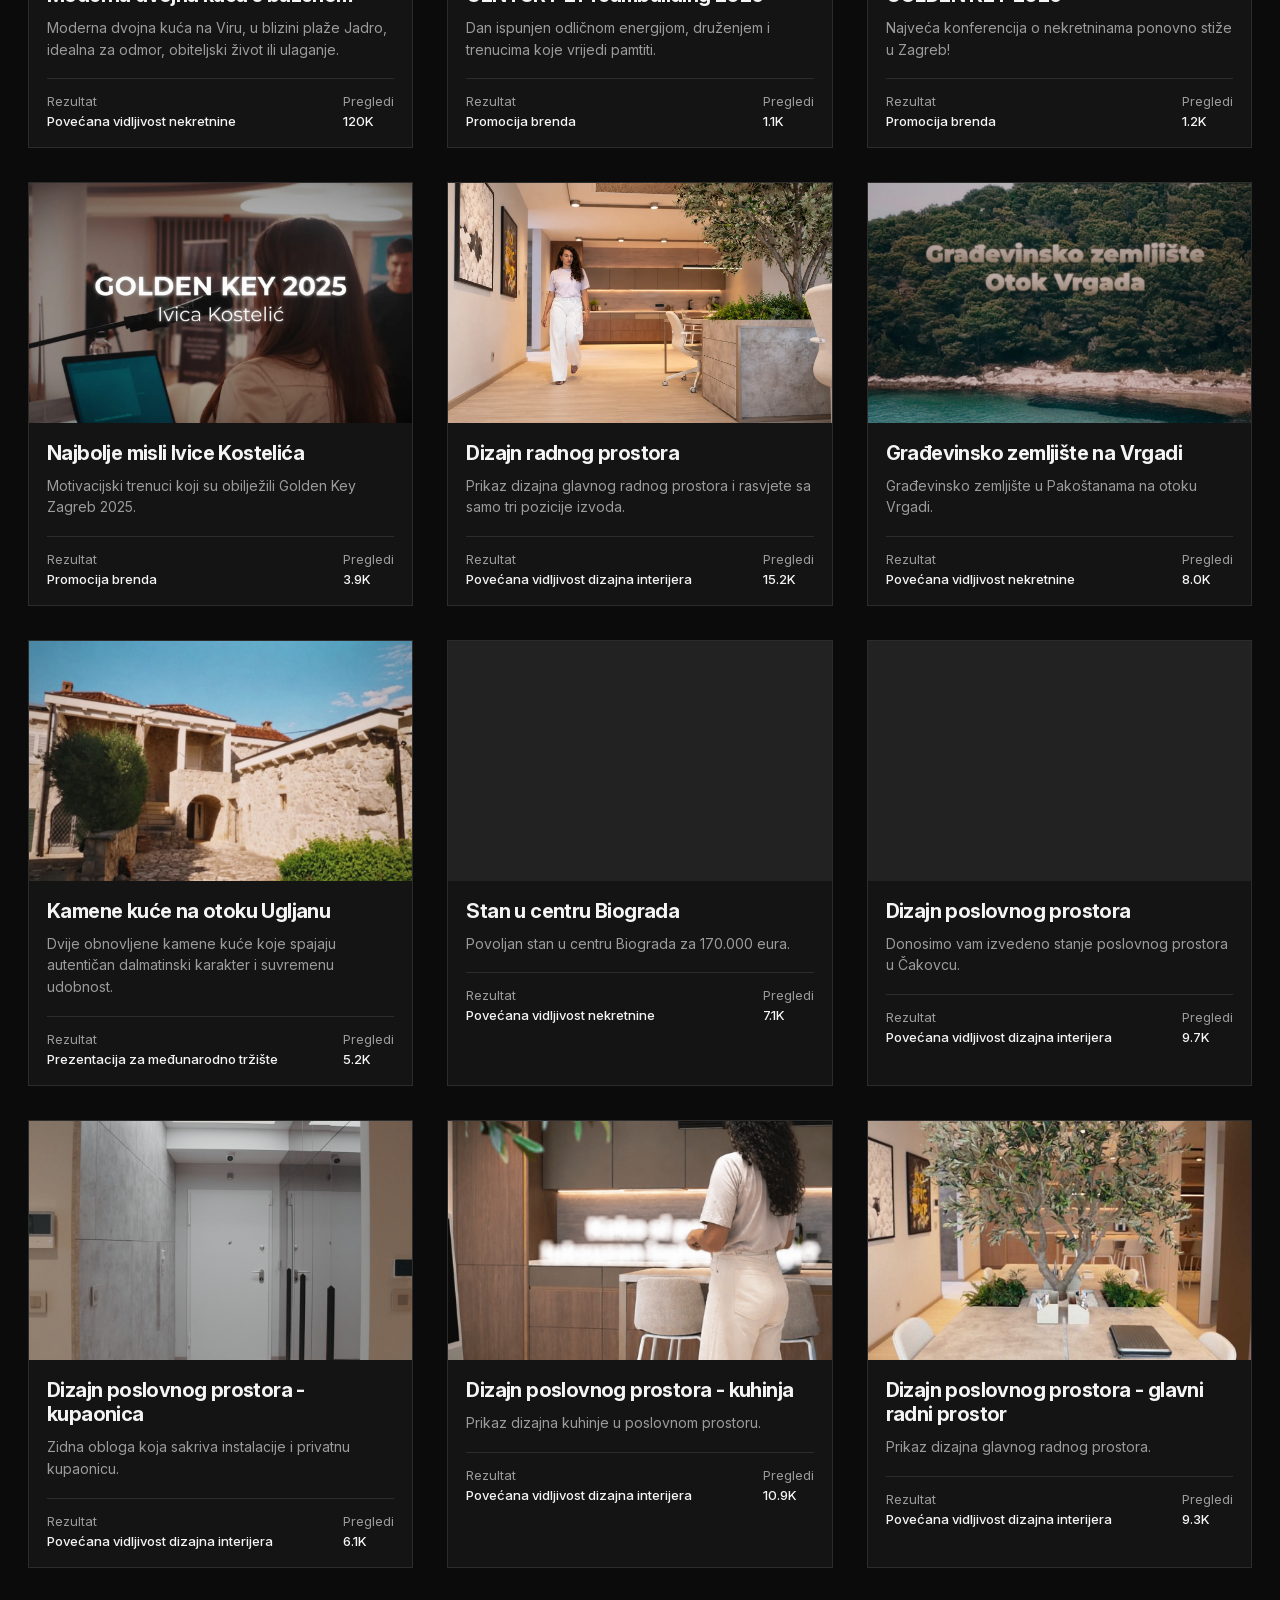
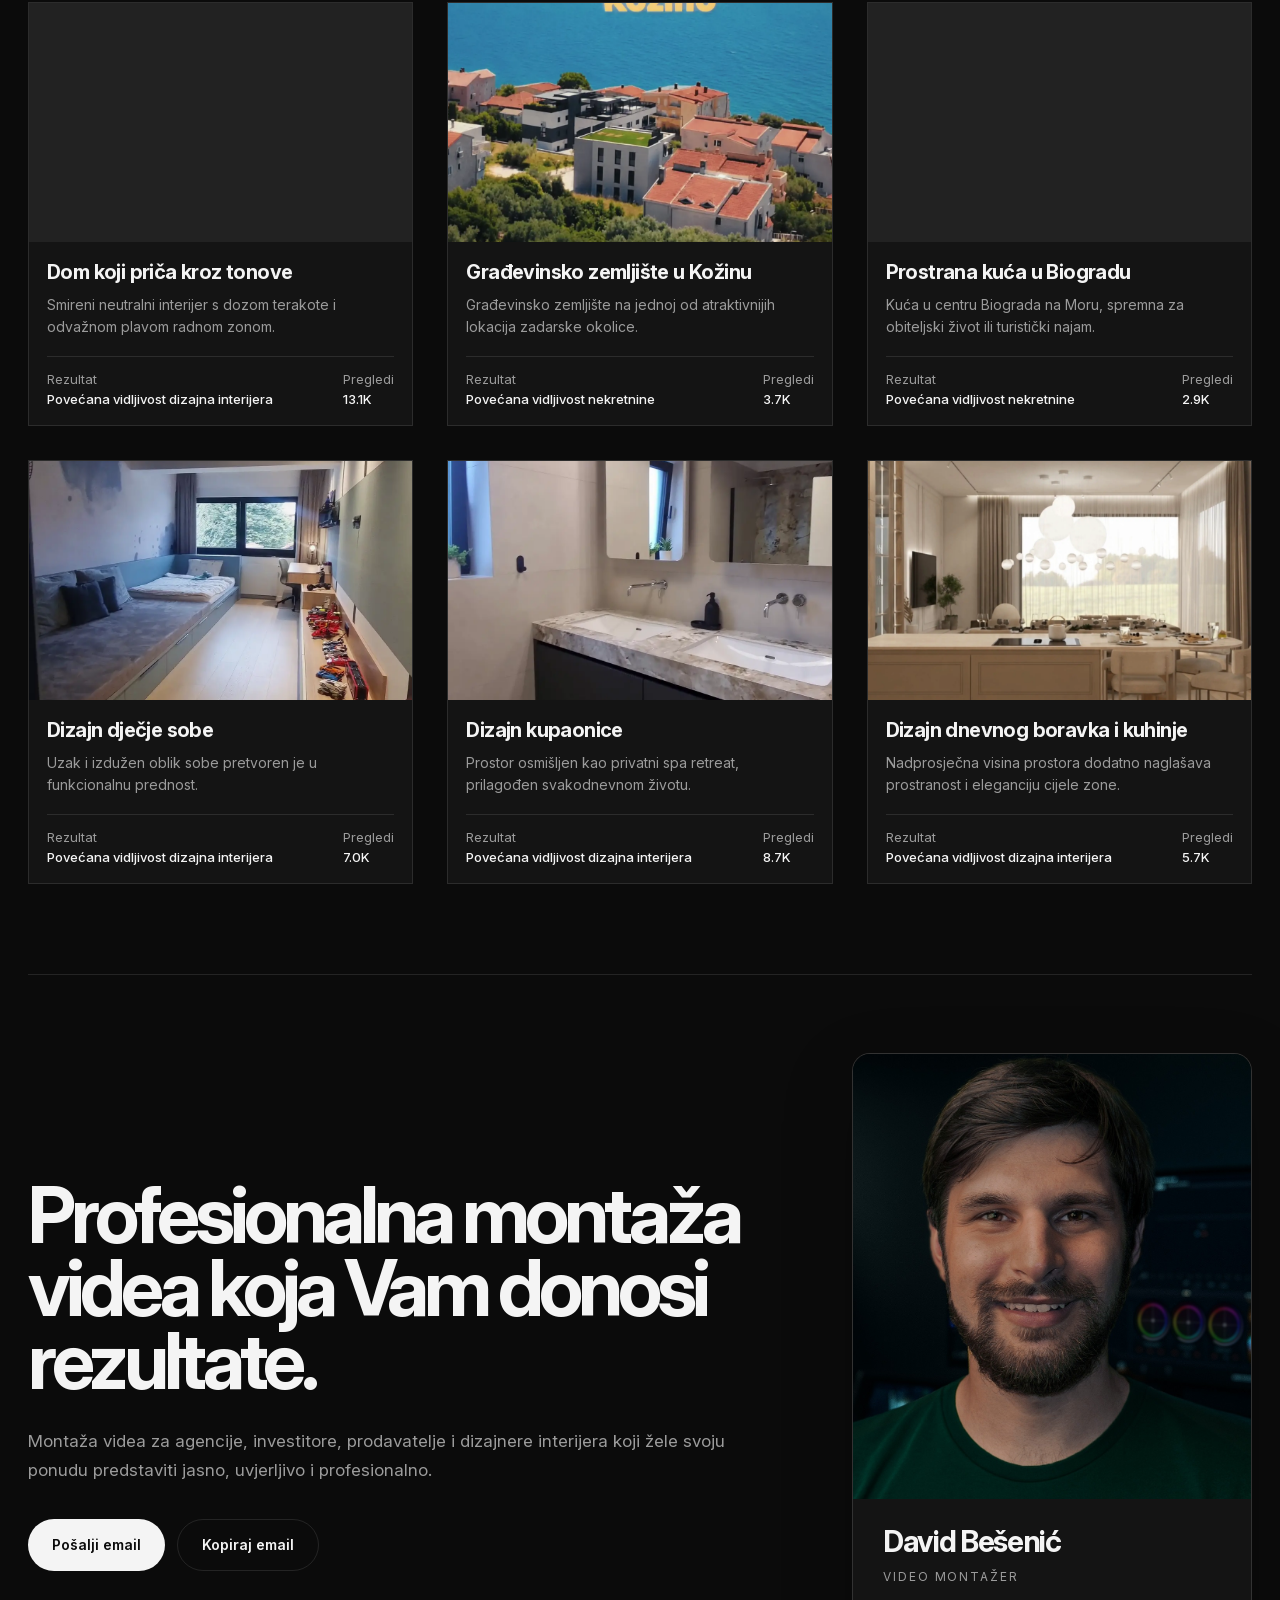
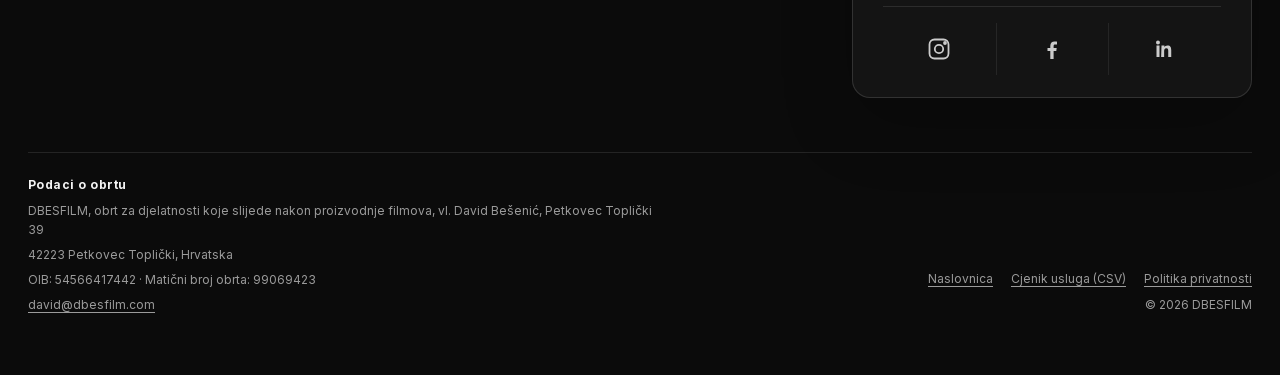
==== commit fd5dc581: "Cijenik" ====
--- a/index.html
+++ b/index.html
@@ -713,7 +713,7 @@
       </div>
       <div class="legal-footer">
         <div class="legal-links">
-          <nav class="legal-nav" aria-label="Pravne poveznice"><a href="/">Naslovnica</a><a href="/cjenik/99069423_ZA_SVA_PRODAJNA_MJESTA_USLUGA_001_20261119_1952.csv" type="text/csv">Cjenik usluga (CSV)</a><a href="/politika-privatnosti.html">Politika privatnosti</a></nav>
+          <nav class="legal-nav" aria-label="Pravne poveznice"><a href="/">Naslovnica</a><a href="/cjenik/99069423_ZA_SVA_PRODAJNA_MJESTA_USLUGA_001_20261119_1952.csv" type="text/csv" download>Cjenik usluga (CSV)</a><a href="/politika-privatnosti.html">Politika privatnosti</a></nav>
           <span>© 2026 DBESFILM</span>
         </div>
         <div class="legal-business">
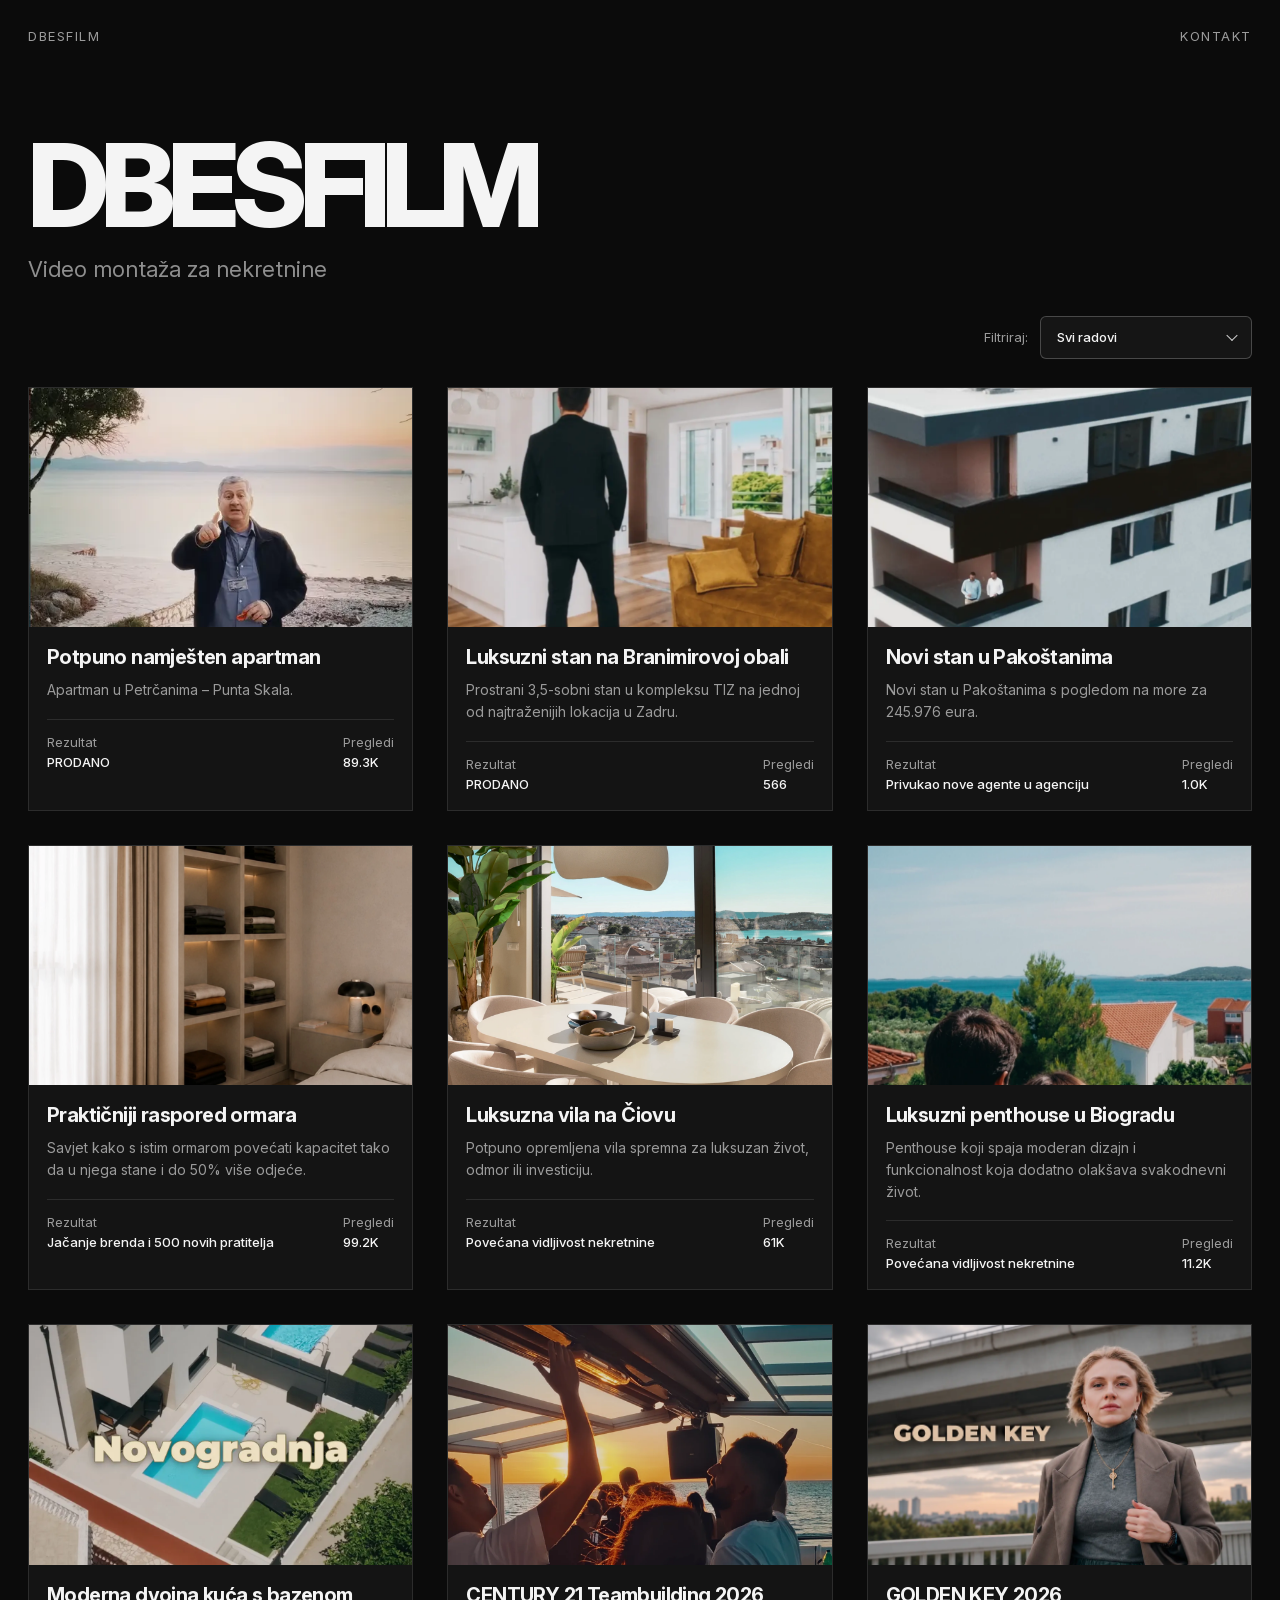
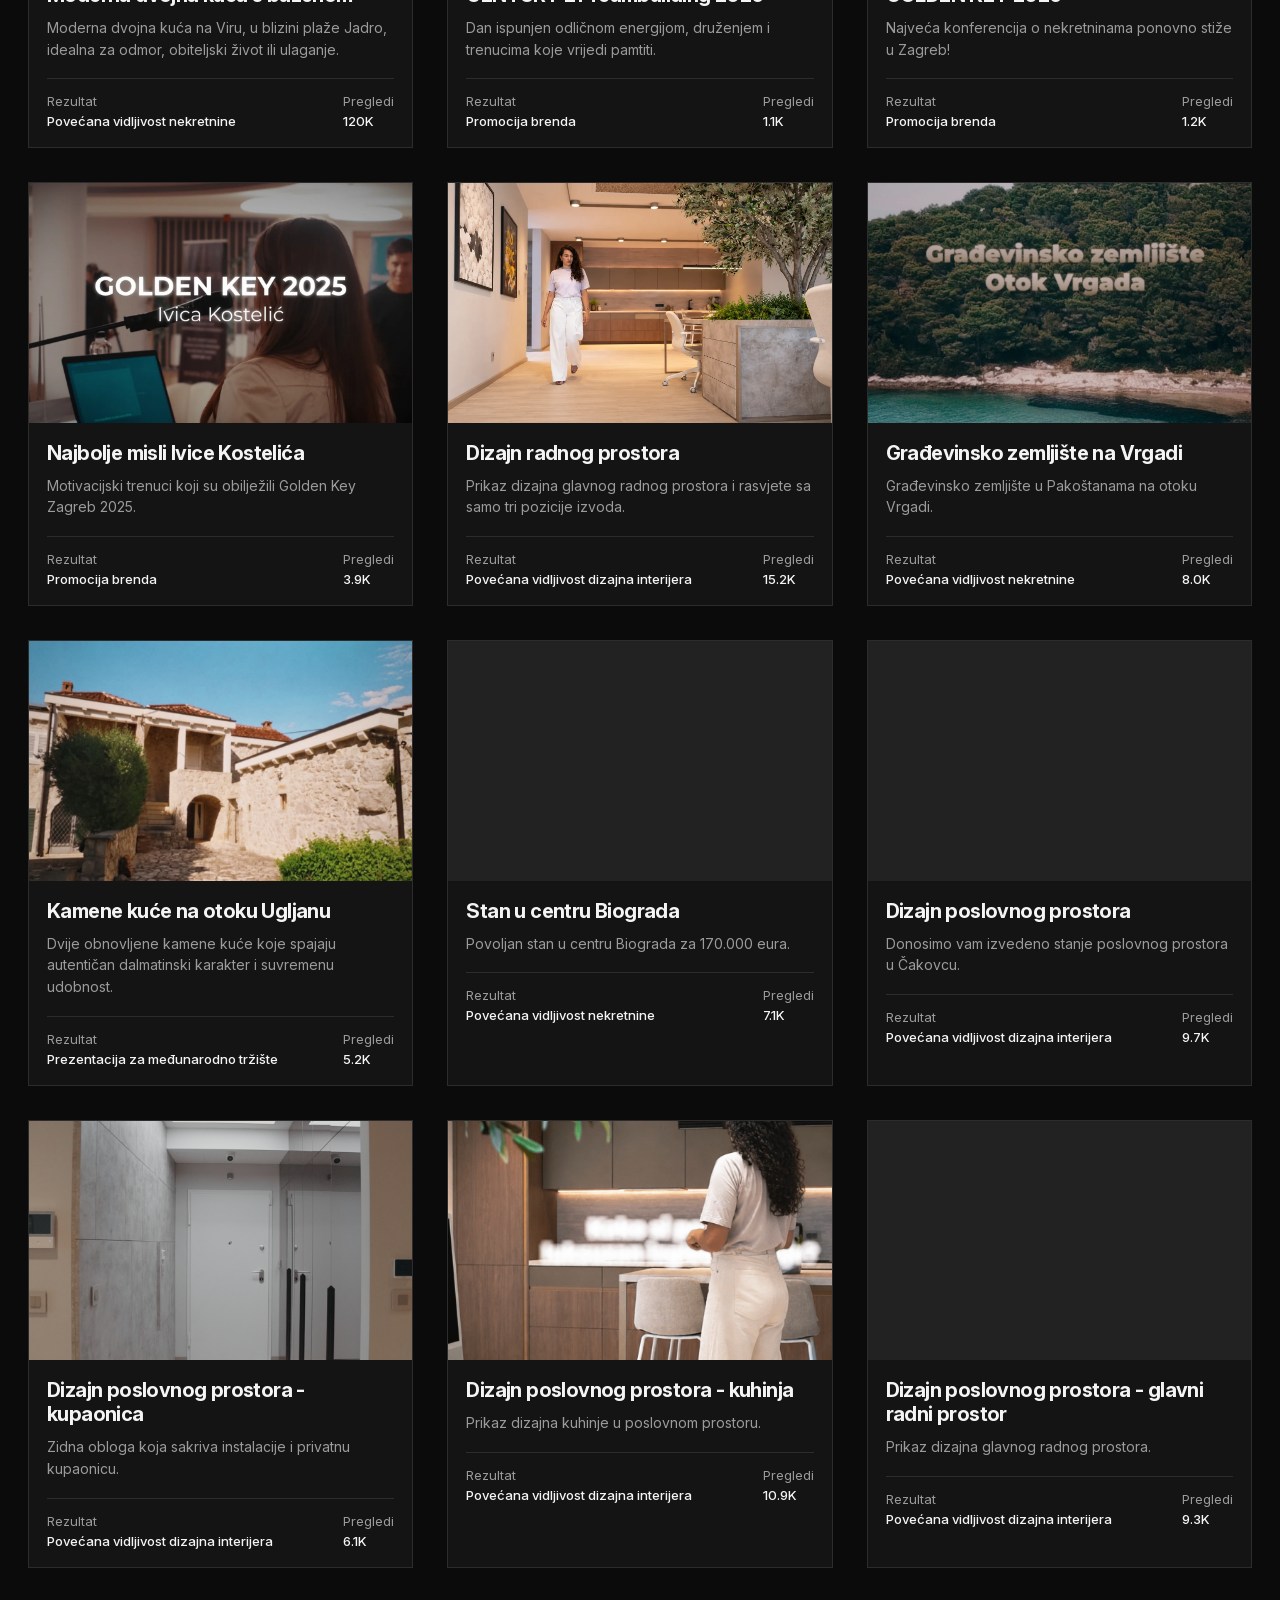
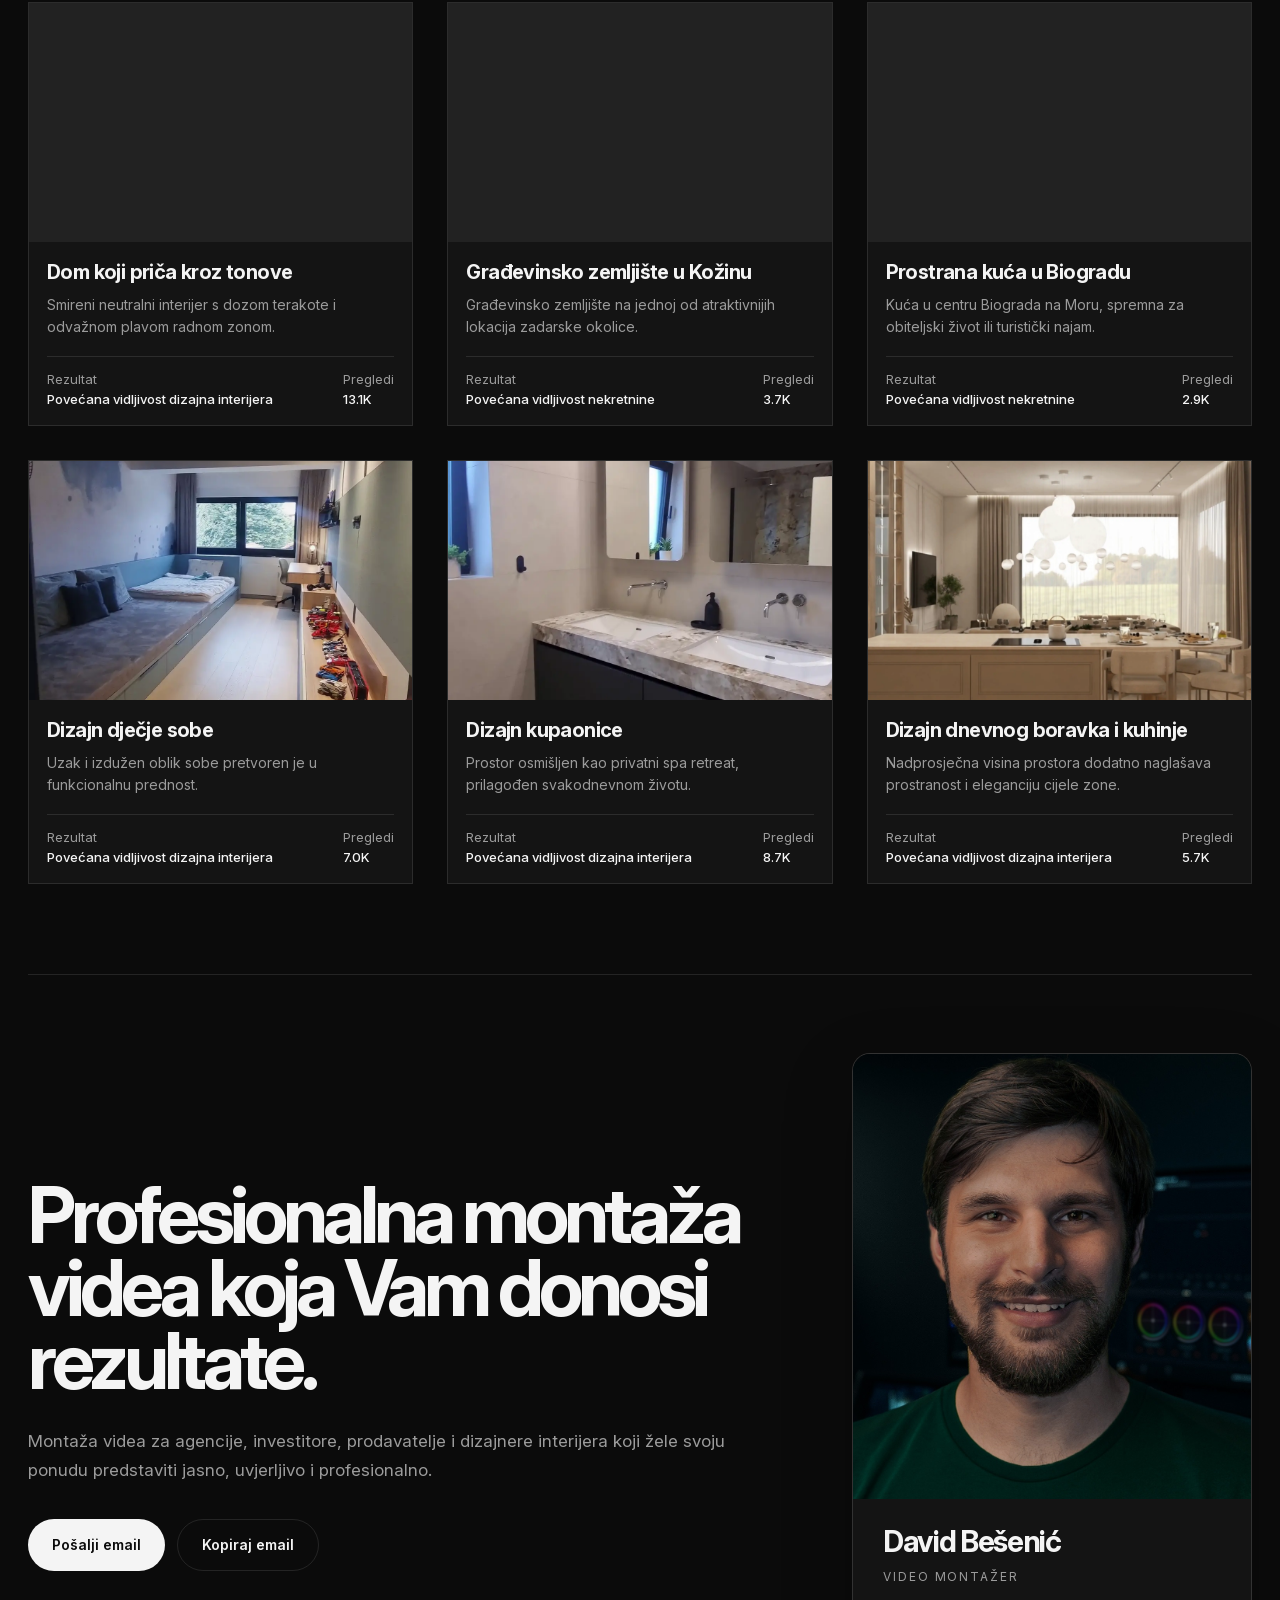
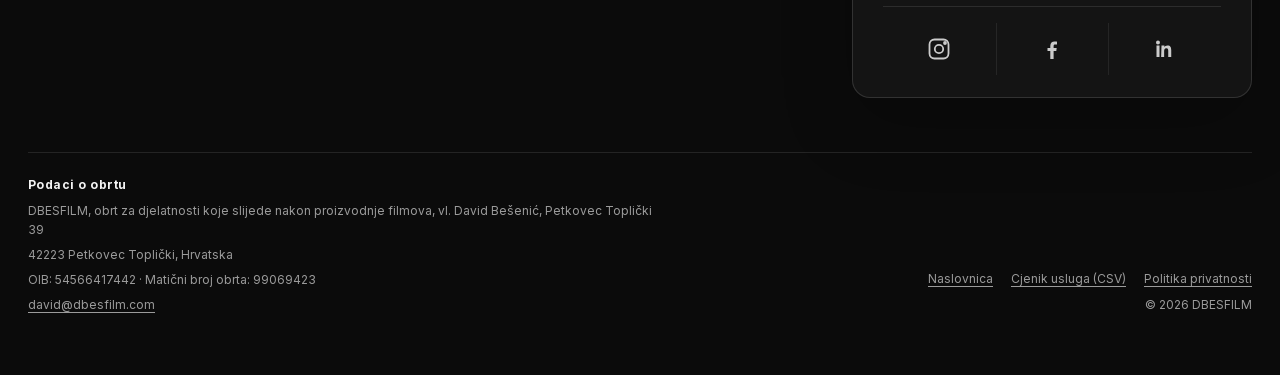
==== commit e4843ee1: "pr update" ====
--- a/index.html
+++ b/index.html
@@ -214,7 +214,7 @@
   </a>
 
 <a class="project-card" data-category="eventi"
-     href="https://www.facebook.com/reel/2629870754056843"
+     href="https://www.instagram.com/century21croatia/reel/Dd_NXY7nMra/"
      target="_blank"
      rel="noopener noreferrer">
     <div class="project-image-wrap">
@@ -239,7 +239,7 @@
   </a>
 
   <a class="project-card" data-category="eventi"
-     href="https://www.instagram.com/century21croatia/reel/Dd_NXY7nMra/"
+     href="https://www.instagram.com/century21croatia/reel/DdjIRCxiaOp/"
      target="_blank"
      rel="noopener noreferrer">
     <div class="project-image-wrap">
@@ -264,7 +264,7 @@
   </a>
 
 <a class="project-card" data-category="eventi"
-     href="https://www.instagram.com/century21croatia/reel/DdjIRCxiaOp/"
+     href="https://www.facebook.com/reel/2629870754056843"
      target="_blank"
      rel="noopener noreferrer">
     <div class="project-image-wrap">
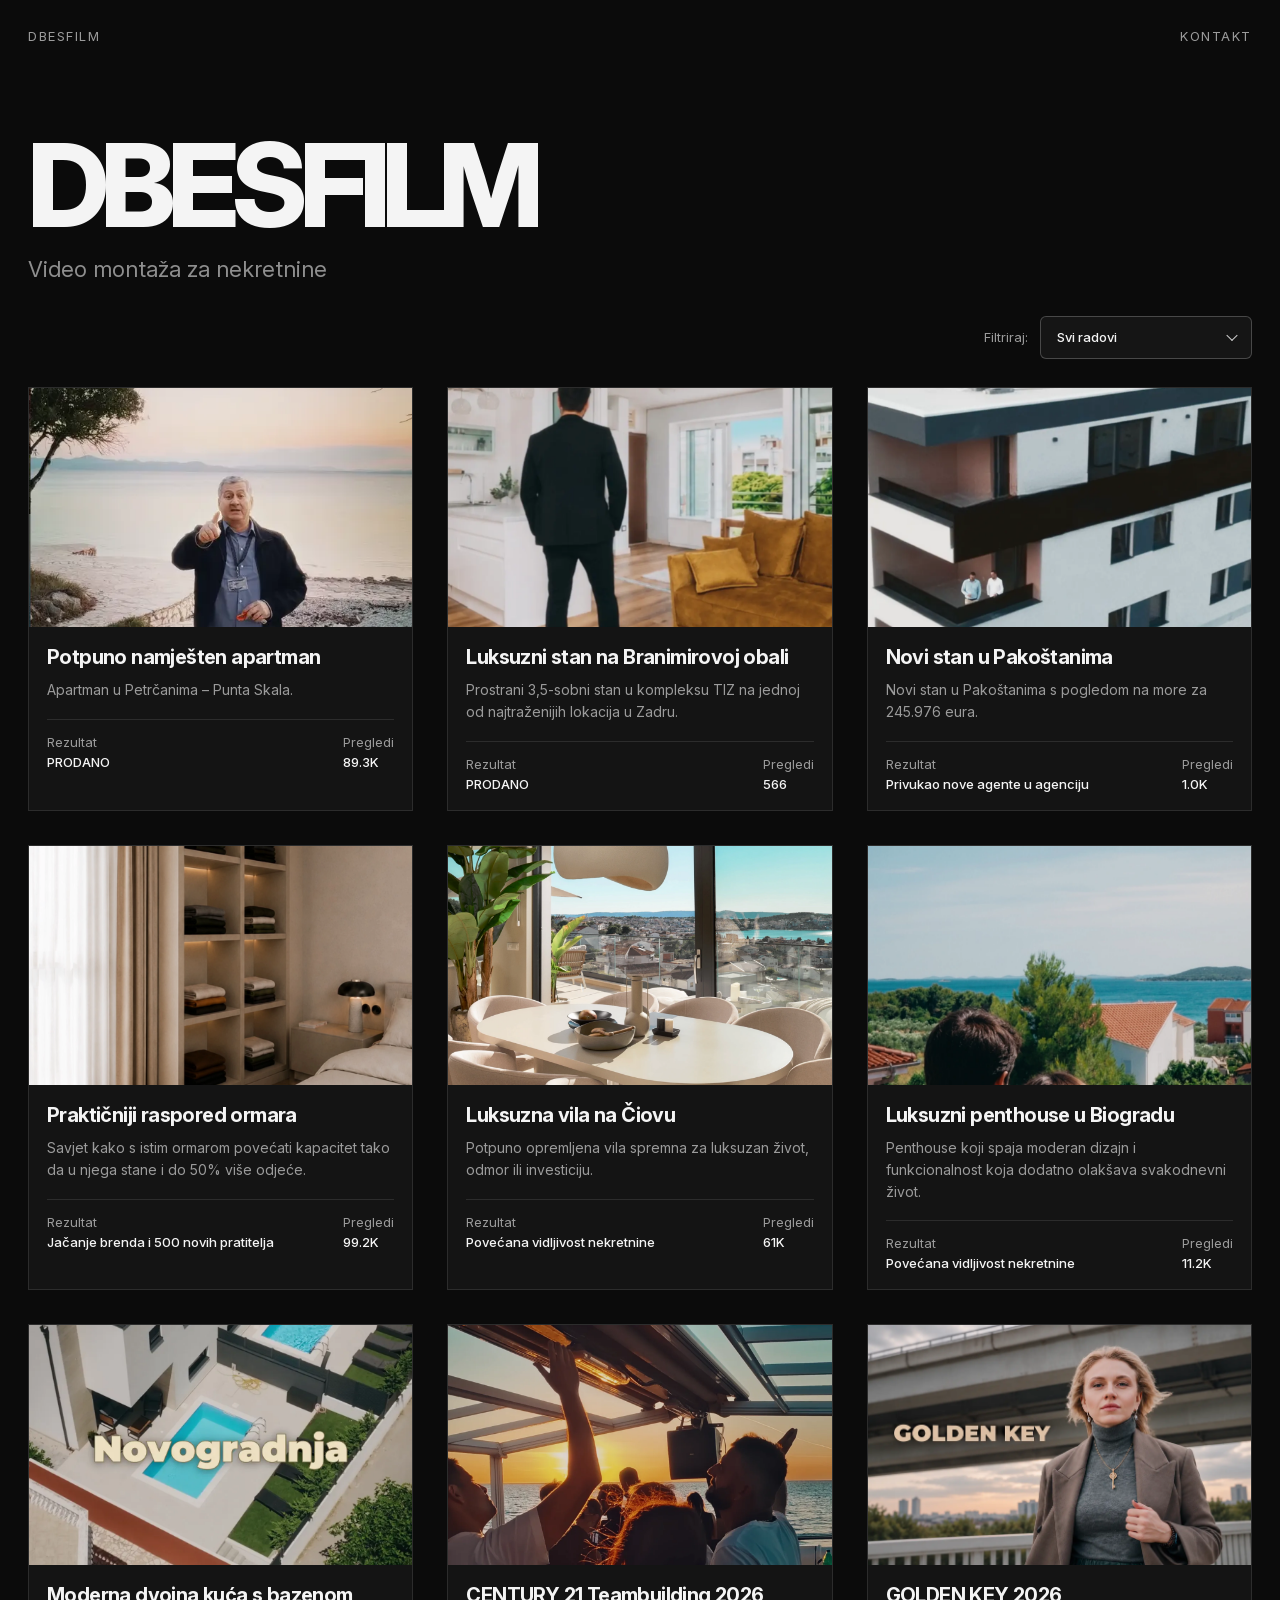
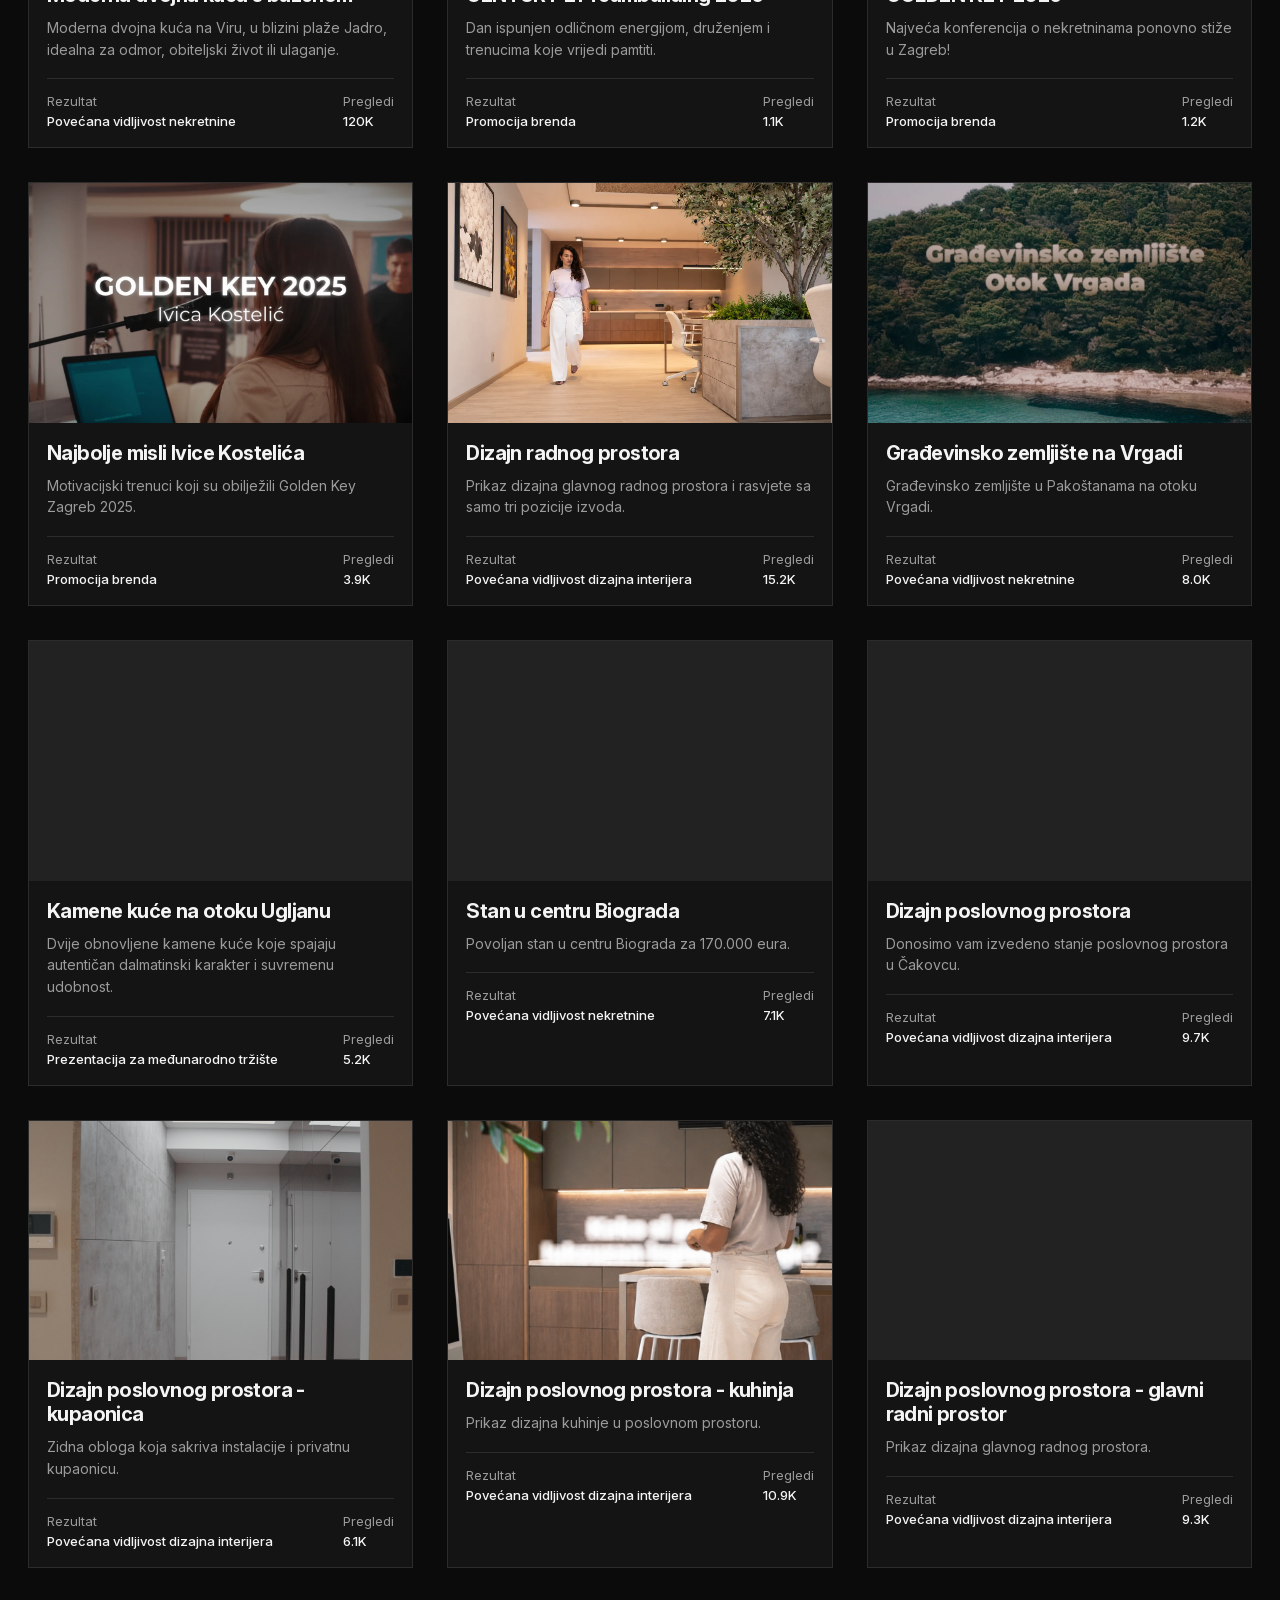
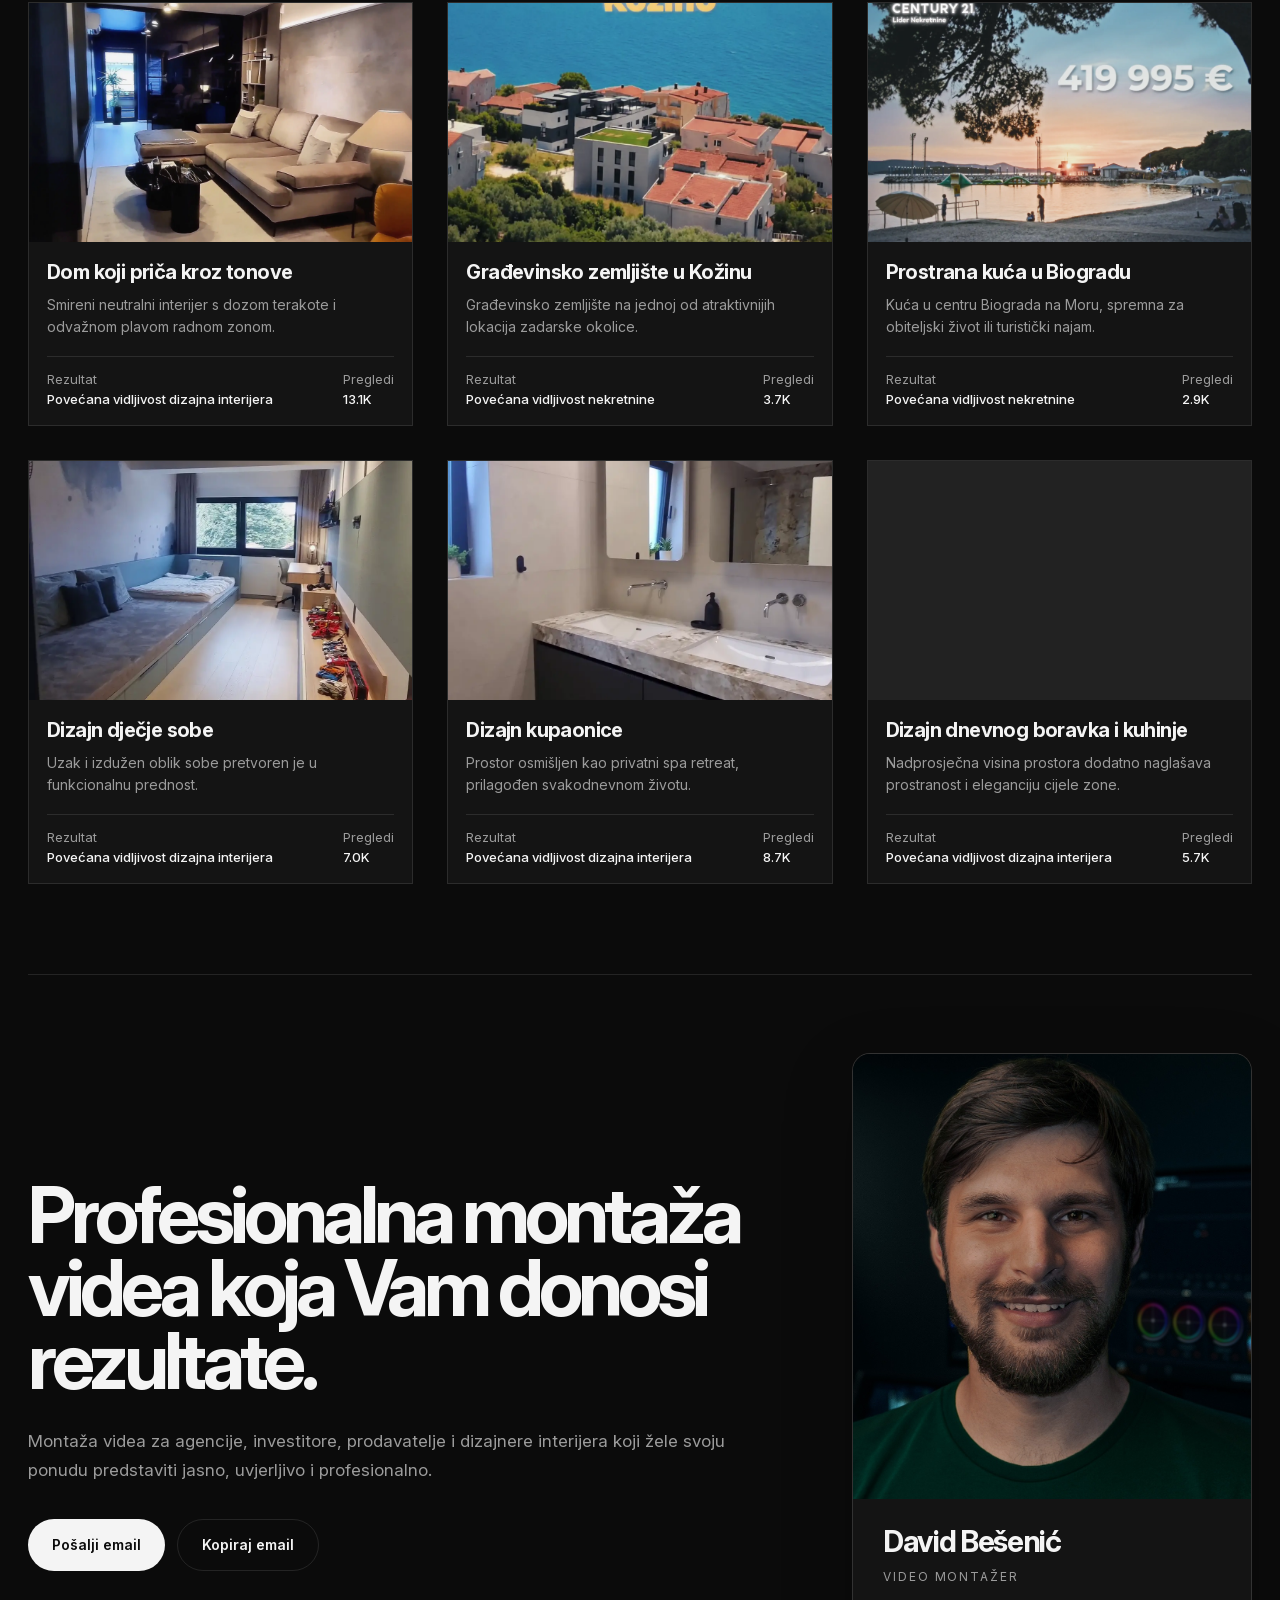
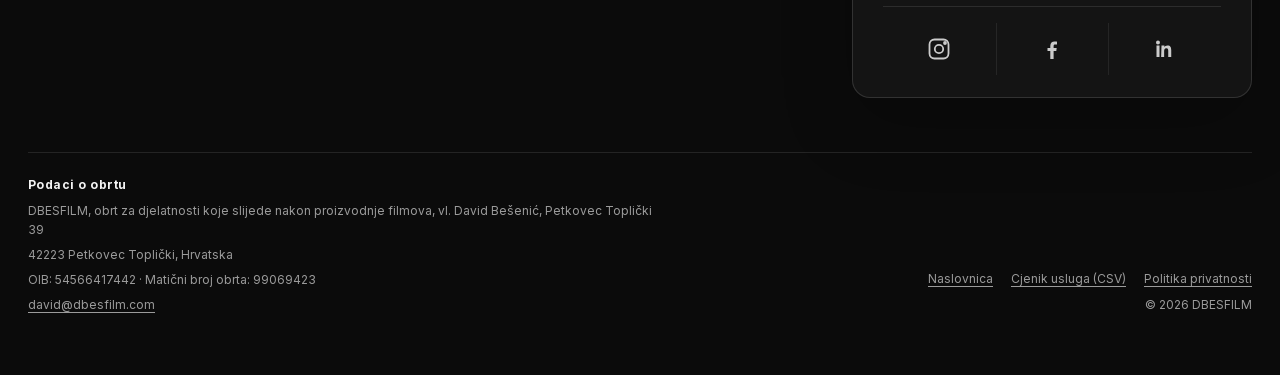
==== commit ae46777c: "sadržaj" ====
--- a/index.html
+++ b/index.html
@@ -214,7 +214,7 @@
   </a>
 
 <a class="project-card" data-category="eventi"
-     href="https://www.instagram.com/century21croatia/reel/Dd_NXY7nMra/"
+     href="https://www.instagram.com/century21croatia/reel/DdjIRCxiaOp/"
      target="_blank"
      rel="noopener noreferrer">
     <div class="project-image-wrap">
@@ -239,7 +239,7 @@
   </a>
 
   <a class="project-card" data-category="eventi"
-     href="https://www.instagram.com/century21croatia/reel/DdjIRCxiaOp/"
+     href="https://www.facebook.com/reel/2629870754056843"
      target="_blank"
      rel="noopener noreferrer">
     <div class="project-image-wrap">
@@ -264,7 +264,7 @@
   </a>
 
 <a class="project-card" data-category="eventi"
-     href="https://www.facebook.com/reel/2629870754056843"
+     href="https://www.instagram.com/century21croatia/reel/Dd_NXY7nMra/" 
      target="_blank"
      rel="noopener noreferrer">
     <div class="project-image-wrap">
